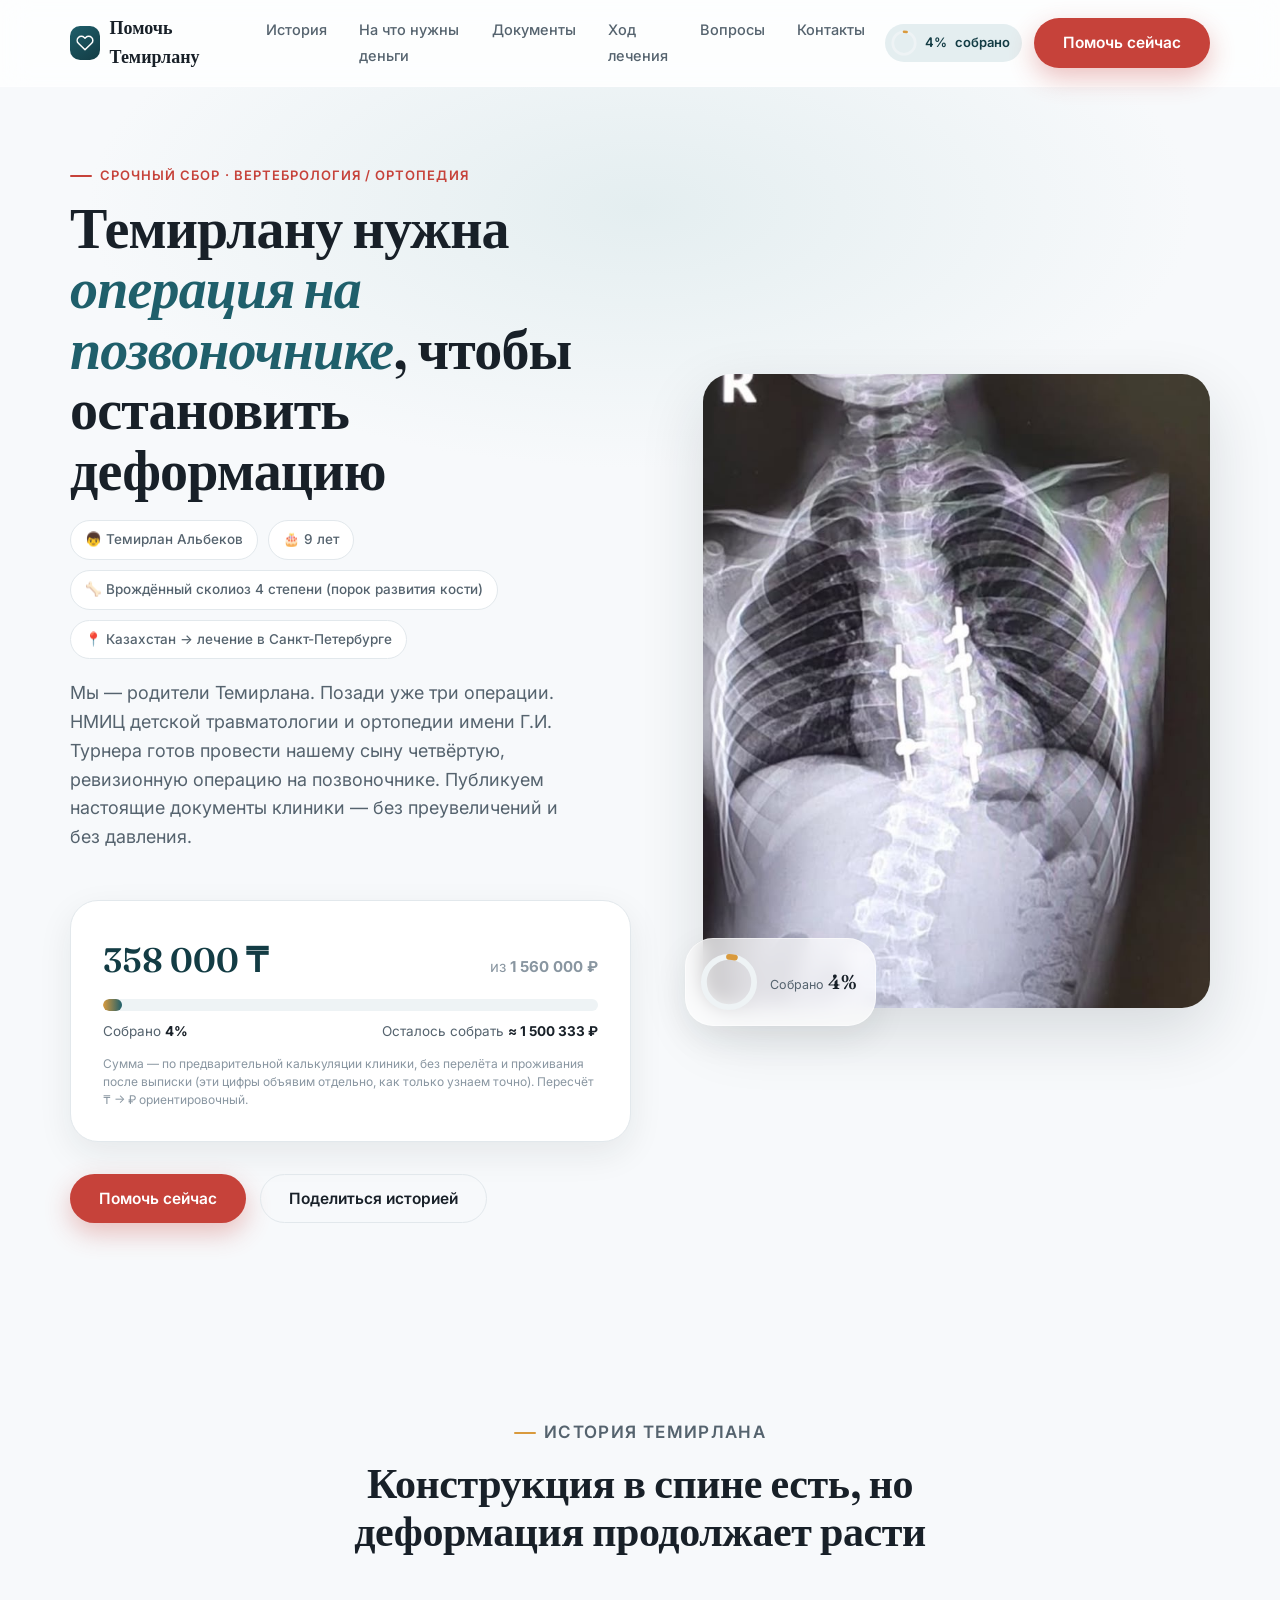
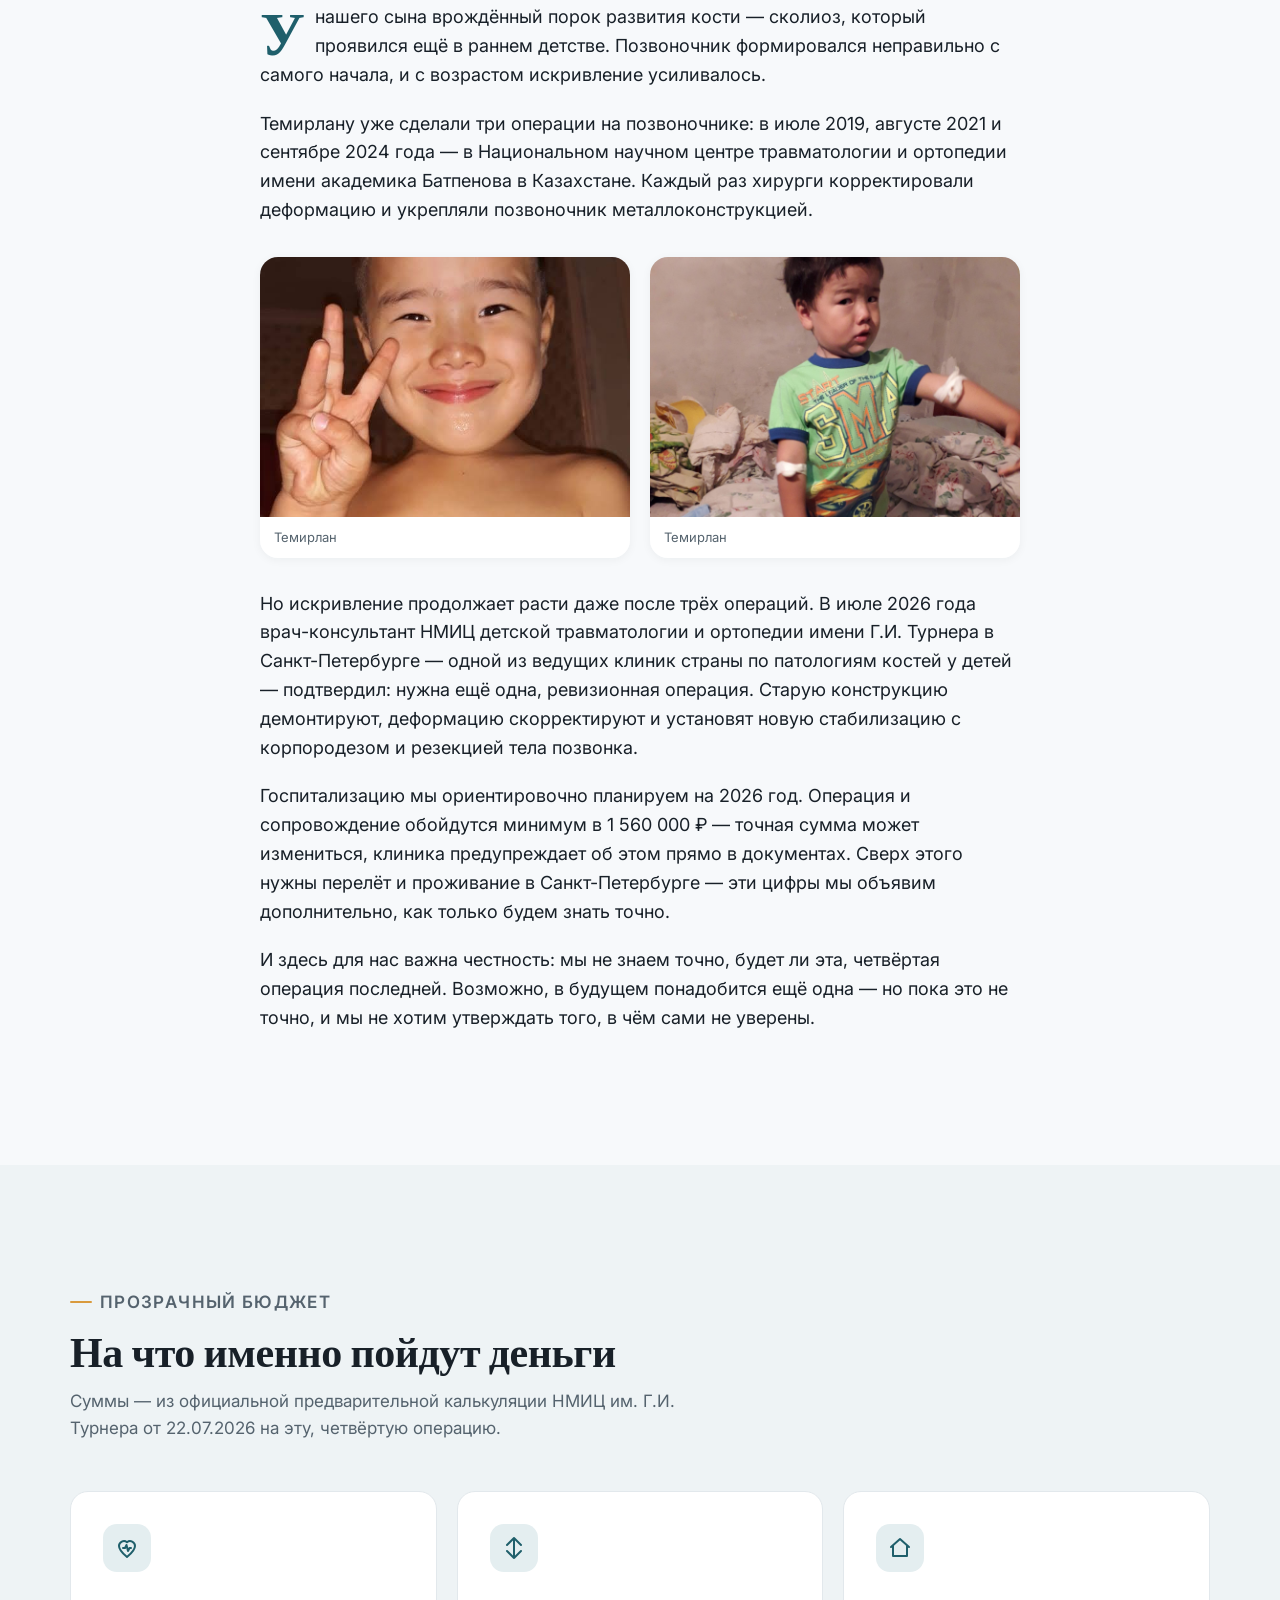
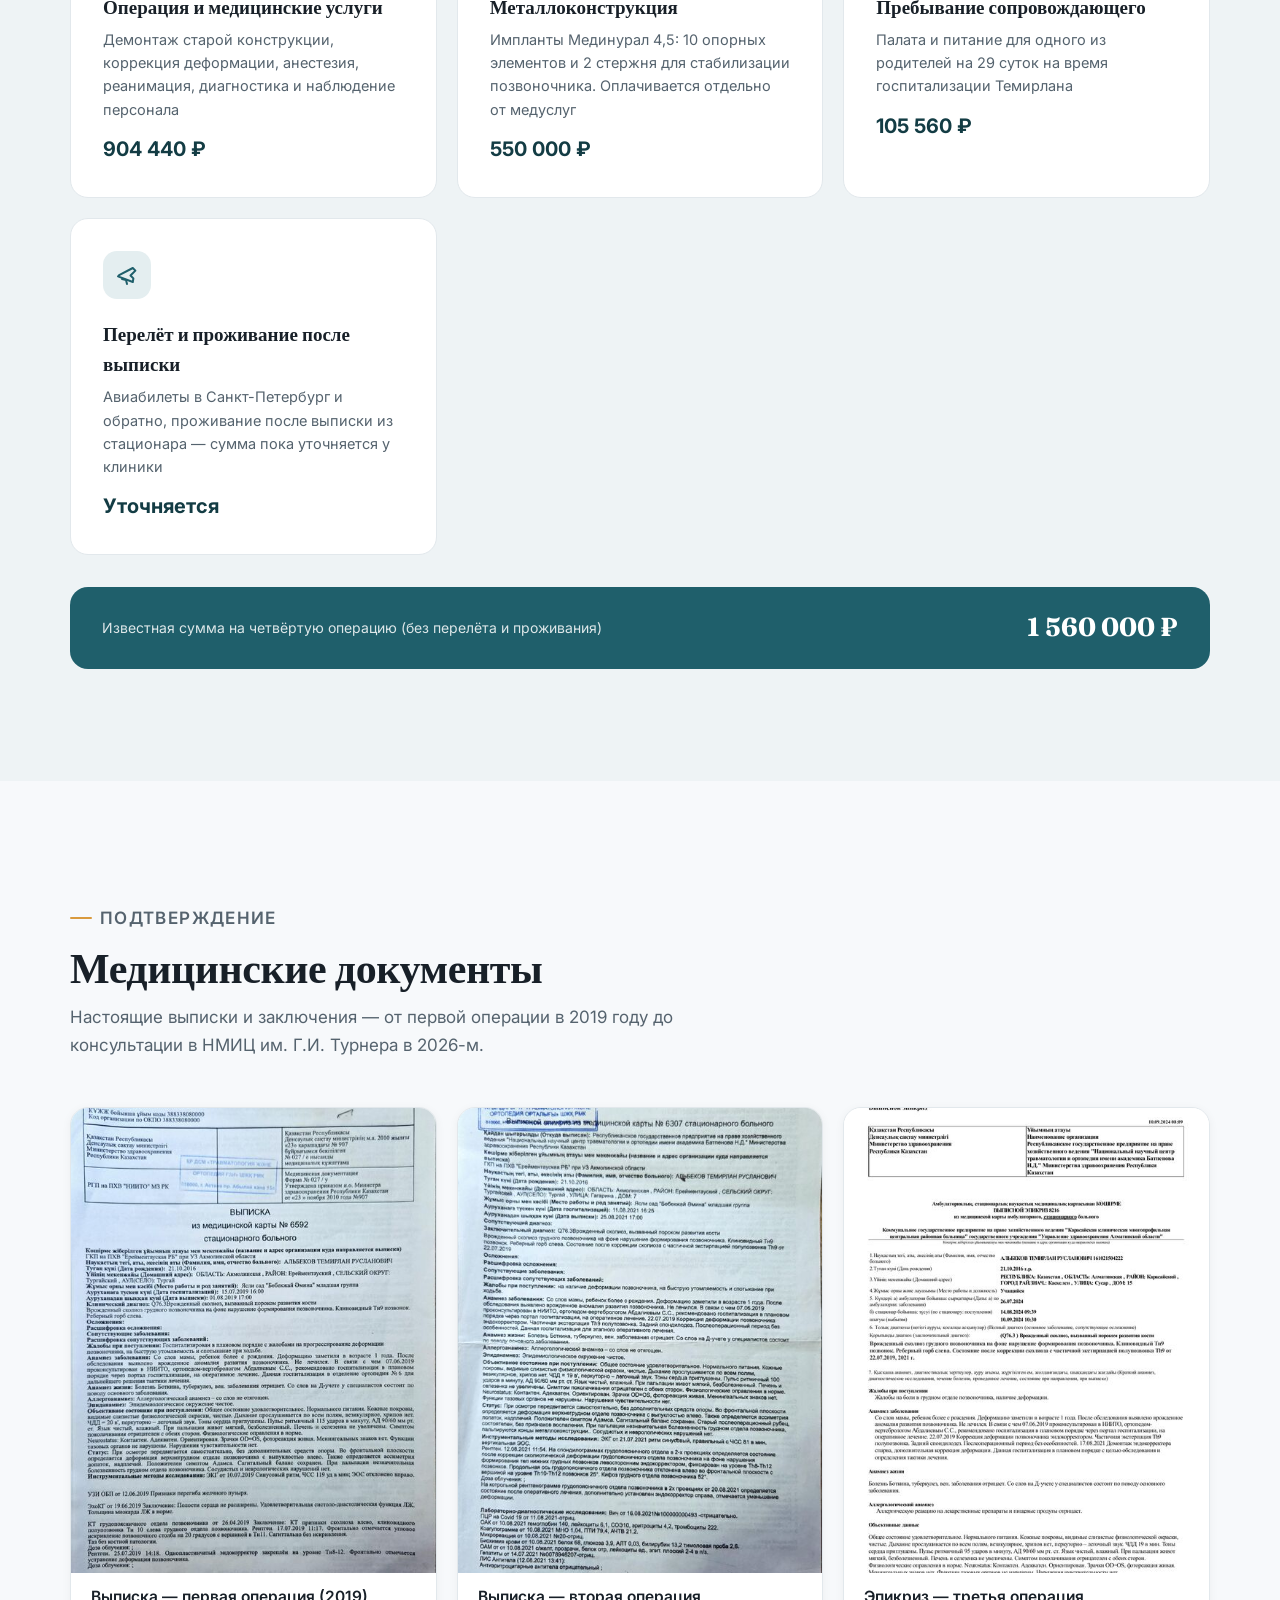
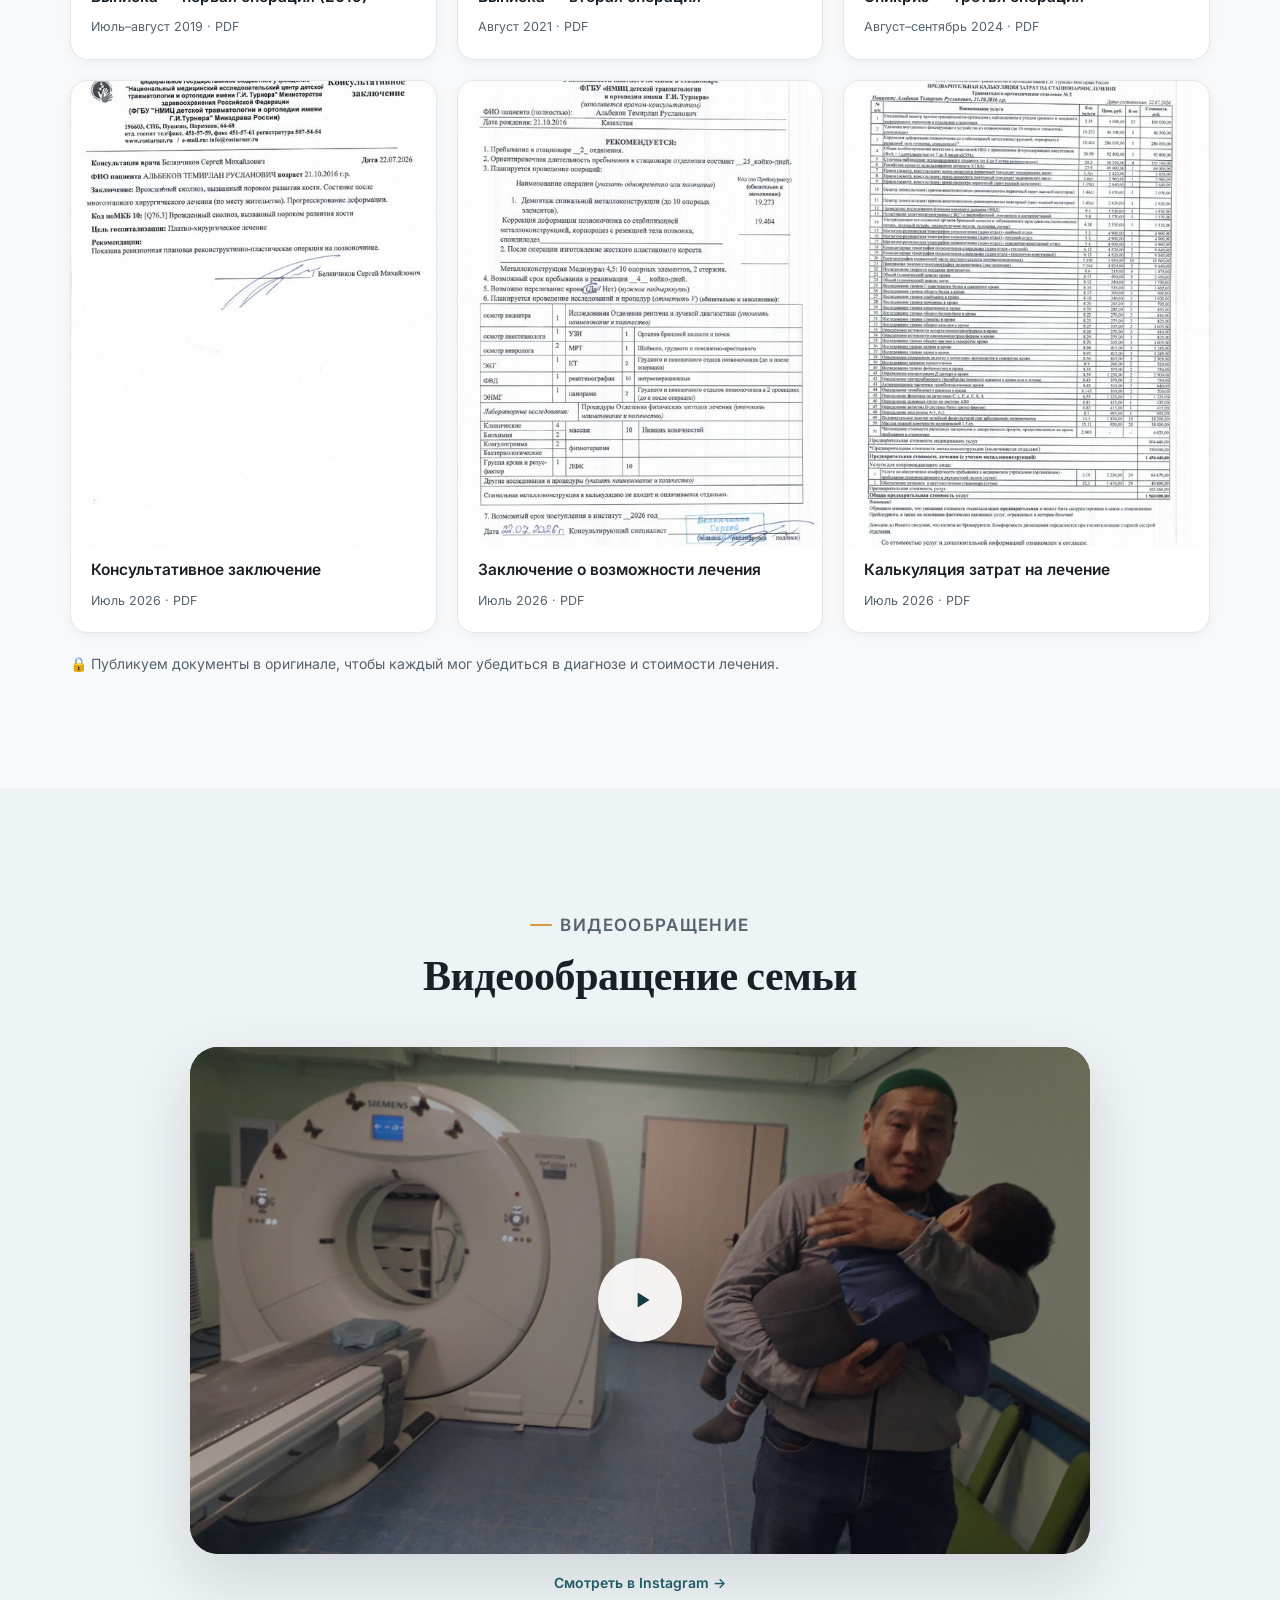
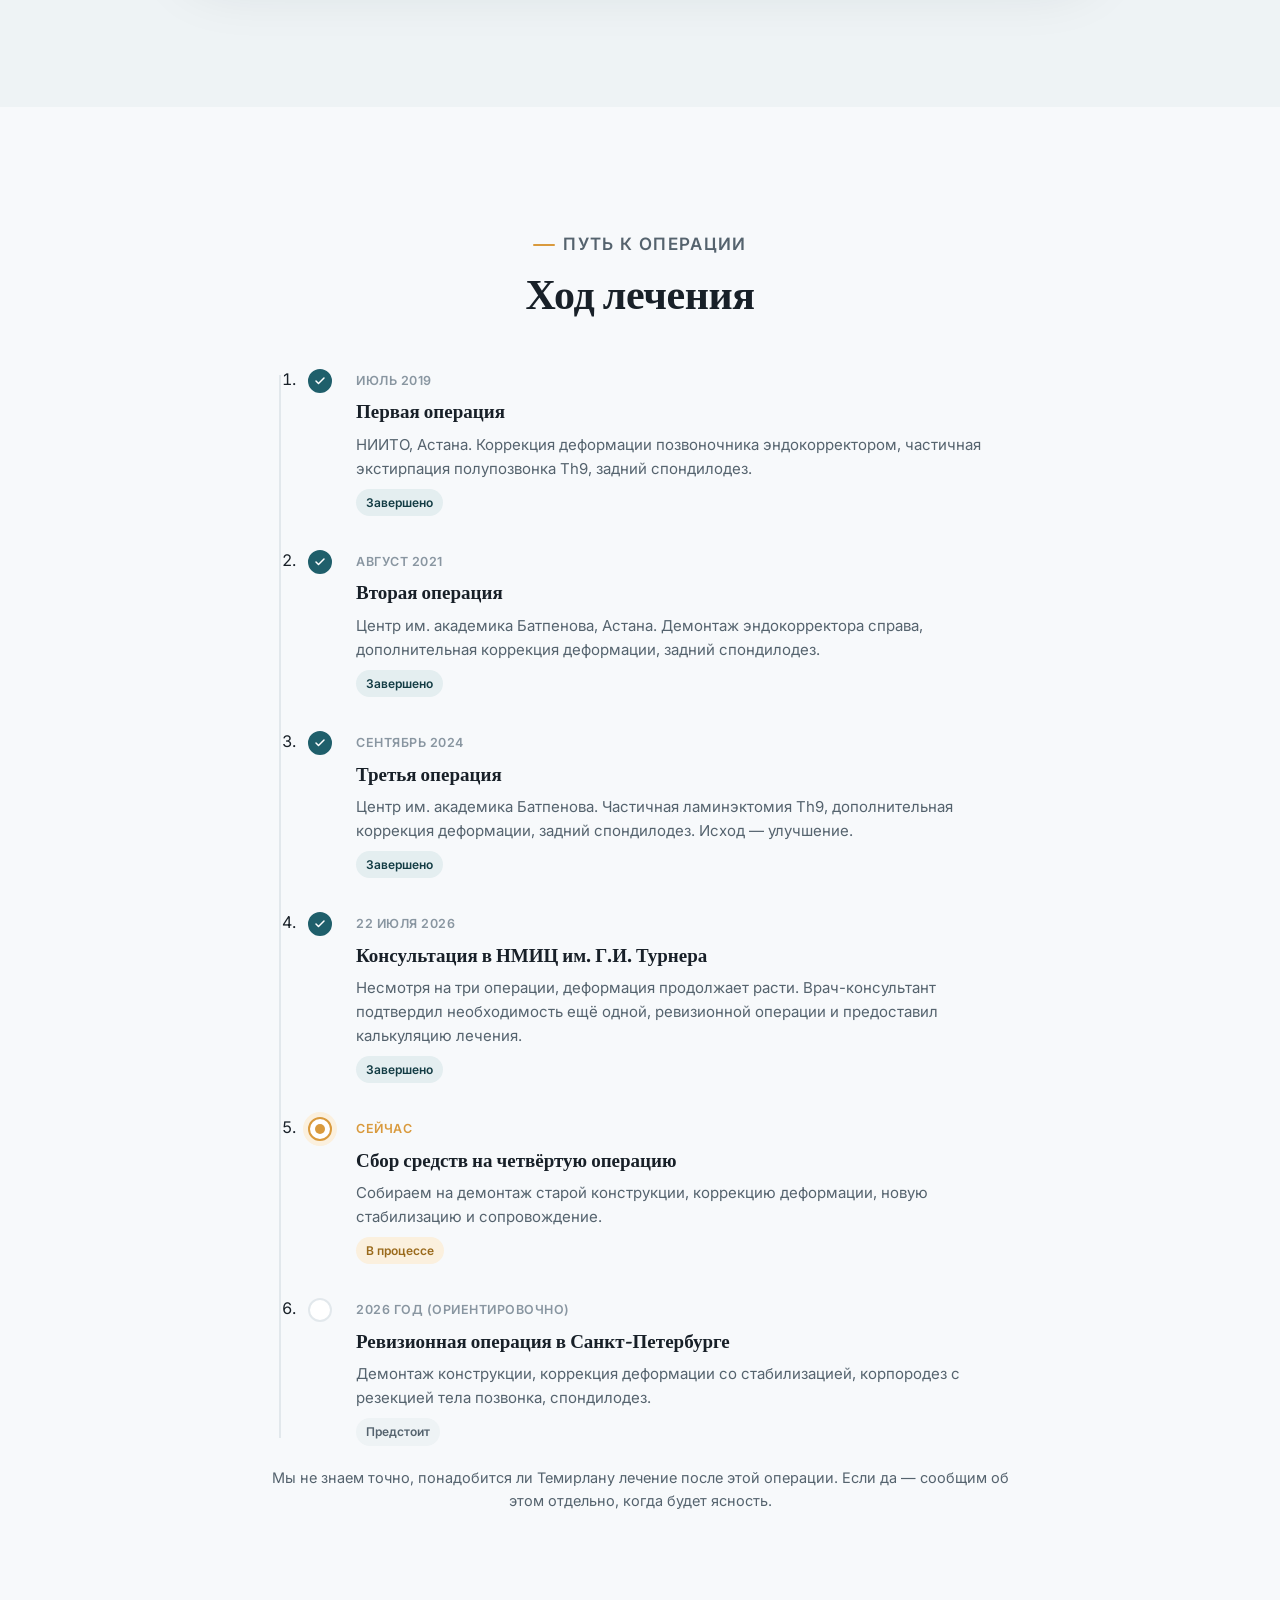
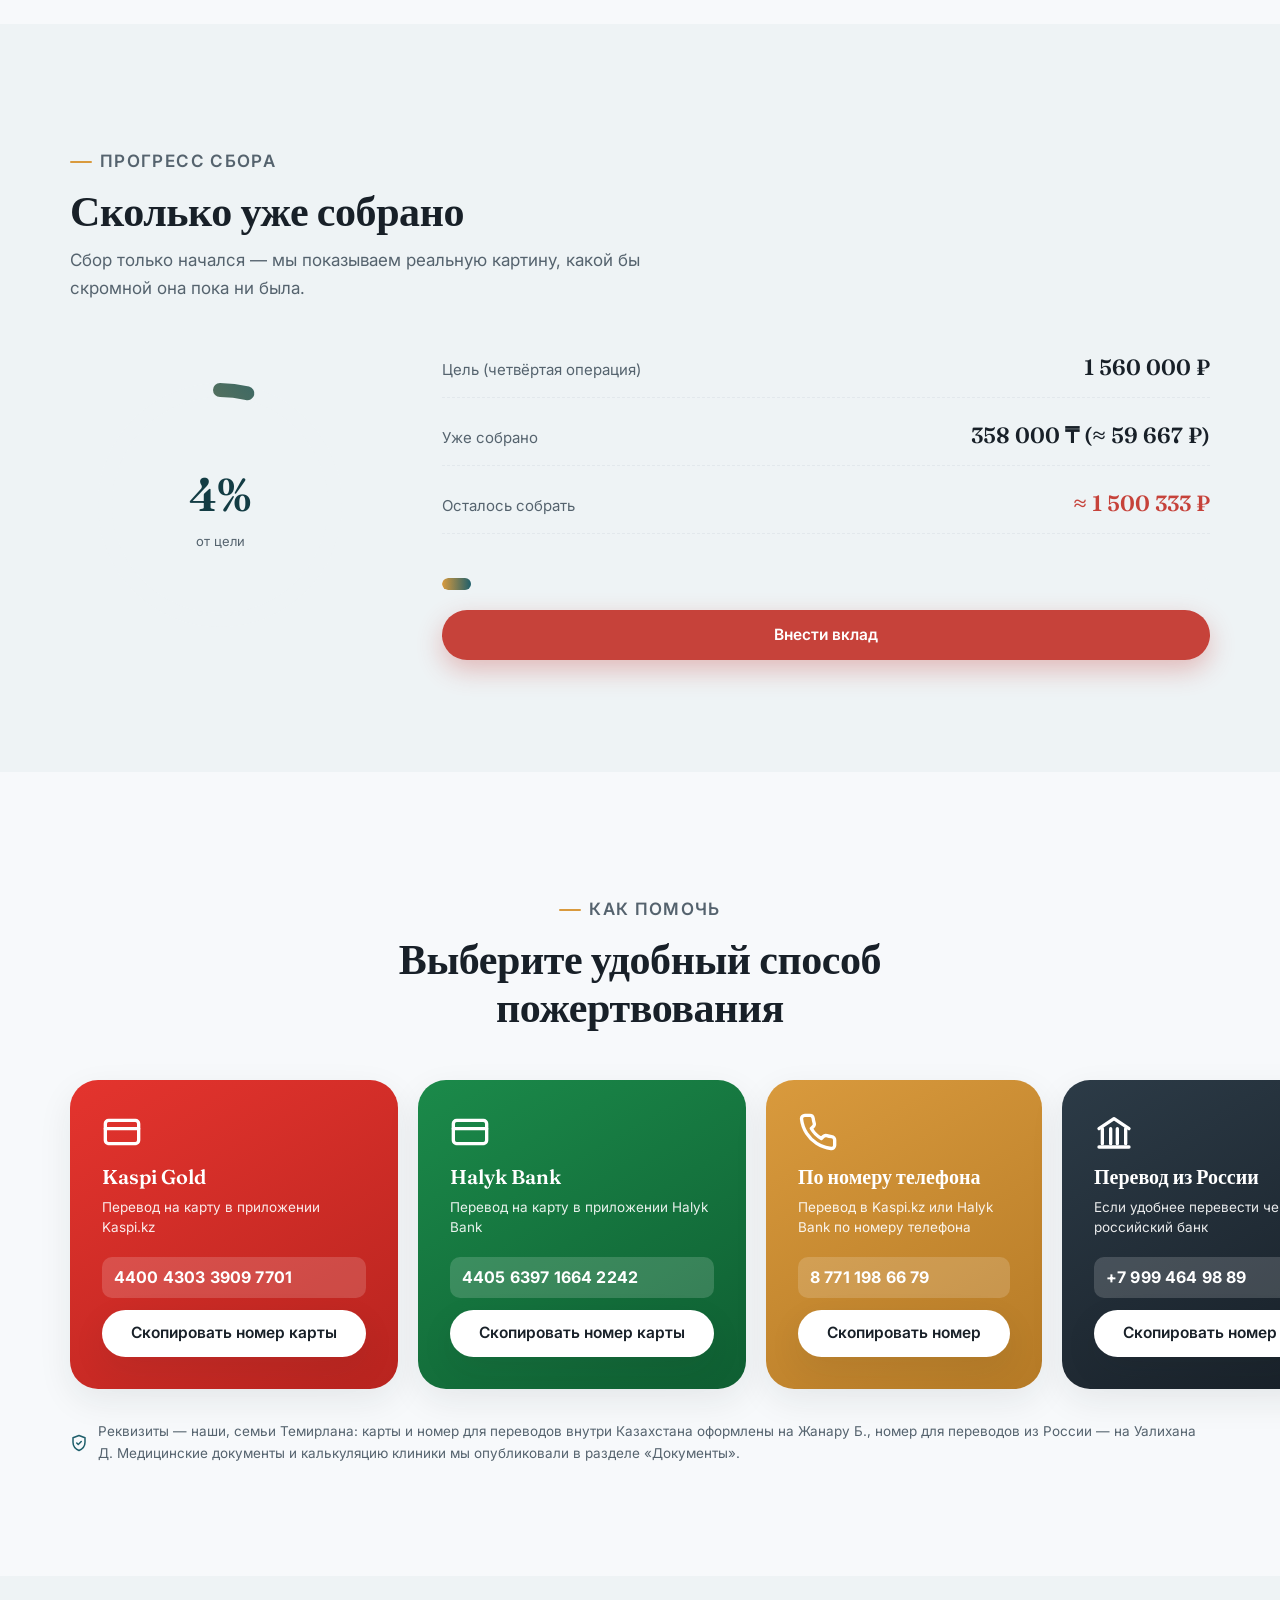
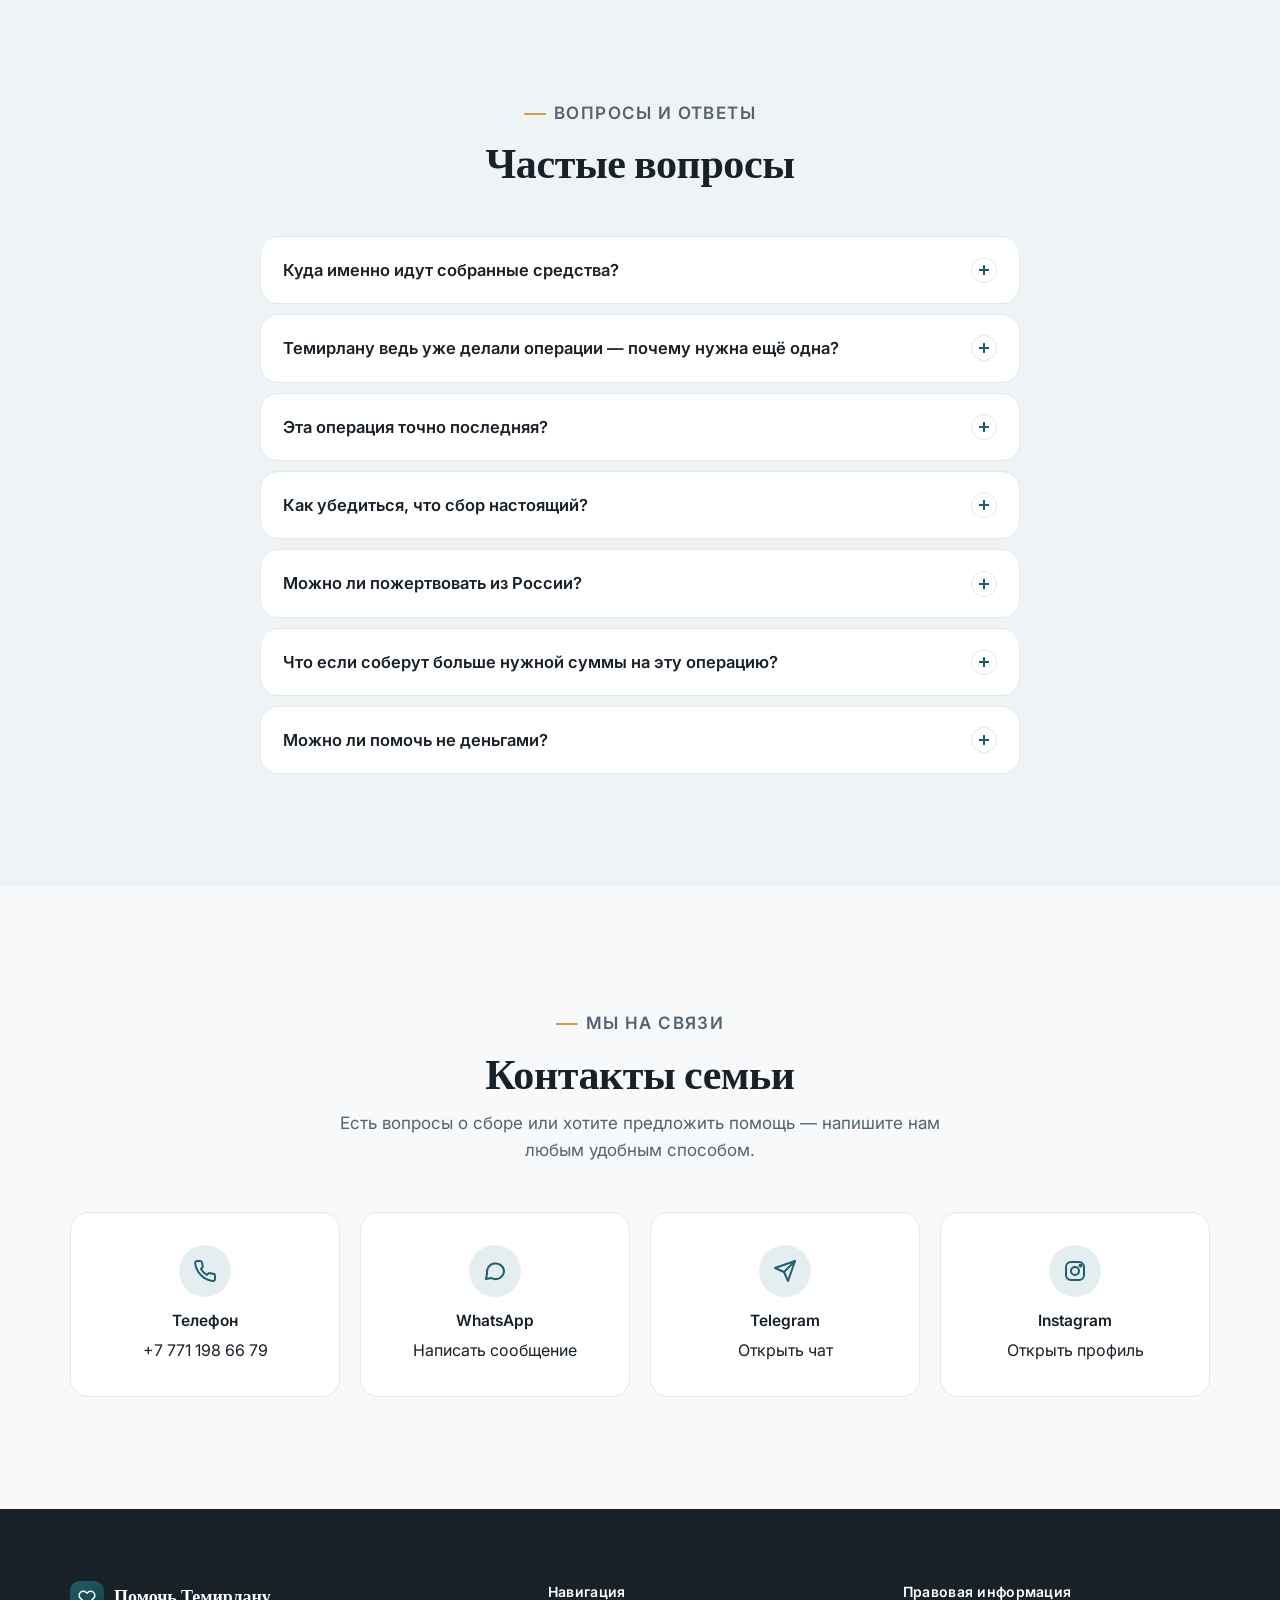
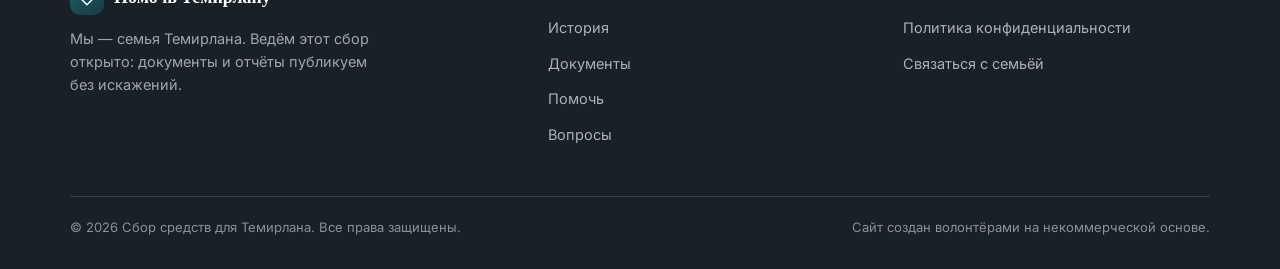
==== index.html @ debe0002 "Add files via upload" ====
<!DOCTYPE html>
<html lang="ru">
<head>
<meta charset="UTF-8">
<meta name="viewport" content="width=device-width, initial-scale=1, viewport-fit=cover">
<title>Помочь Темирлану — операция на позвоночнике | НМИЦ им. Г.И. Турнера</title>
<meta name="description" content="Темирлану 9 лет, врождённый сколиоз 4 степени. Позади уже три операции. Нужна четвёртая, ревизионная операция на позвоночнике в НМИЦ детской травматологии и ортопедии им. Г.И. Турнера (Санкт-Петербург). Собрано 358 000 ₸.">
<meta name="robots" content="index, follow">
<link rel="canonical" href="https://example.org/">

<!-- Favicon -->
<link rel="icon" href="assets/icons/favicon.svg" type="image/svg+xml">
<link rel="apple-touch-icon" href="assets/icons/favicon.svg">

<!-- Open Graph -->
<meta property="og:type" content="website">
<meta property="og:title" content="Помочь Темирлану — операция на позвоночнике">
<meta property="og:description" content="Темирлану 9 лет, врождённый сколиоз 4 степени (порок развития кости). Позади три операции, нужна четвёртая. Клиника им. Турнера в Санкт-Петербурге готова провести её. Собрано 358 000 ₸.">
<meta property="og:image" content="assets/images/og-cover.jpg">
<meta property="og:url" content="https://example.org/">
<meta property="og:locale" content="ru_RU">
<meta property="og:site_name" content="Помочь Темирлану">

<!-- Twitter Card -->
<meta name="twitter:card" content="summary_large_image">
<meta name="twitter:title" content="Помочь Темирлану — операция на позвоночнике">
<meta name="twitter:description" content="Врождённый сколиоз 4 степени. Позади уже три операции, нужна четвёртая — в клинике им. Турнера. Поделитесь, даже если не можете помочь деньгами.">
<meta name="twitter:image" content="assets/images/og-cover.jpg">

<!-- Performance -->
<link rel="preconnect" href="https://fonts.googleapis.com">
<link rel="preconnect" href="https://fonts.gstatic.com" crossorigin>
<link rel="preload" as="image" href="assets/images/hero-photo.jpg">
<link rel="stylesheet" href="https://fonts.googleapis.com/css2?family=Fraunces:opsz,wght@9..144,500;9..144,600;9..144,700&family=Inter:wght@400;500;600;700&display=swap">
<link rel="stylesheet" href="style.css">

<!-- Schema.org -->
<script type="application/ld+json">
{
  "@context": "https://schema.org",
  "@type": "DonateAction",
  "name": "Сбор средств на операцию для Темирлана Альбекова",
  "description": "Сбор средств на ревизионную операцию на позвоночнике для Темирлана, 9 лет, диагноз — врождённый сколиоз, вызванный пороком развития кости (Q76.3).",
  "agent": { "@type": "Person", "name": "Темирлан Альбеков" },
  "target": { "@type": "EntryPoint", "urlTemplate": "https://example.org/#donate" },
  "price": "1560000",
  "priceCurrency": "RUB"
}
</script>
<script type="application/ld+json">
{
  "@context": "https://schema.org",
  "@type": "MedicalCondition",
  "name": "Врождённый сколиоз, вызванный пороком развития кости",
  "code": { "@type": "MedicalCode", "code": "Q76.3", "codingSystem": "ICD-10" }
}
</script>
</head>
<body>
<a href="#main" class="skip-link">Перейти к основному содержанию</a>

<!-- ==================== ШАПКА ==================== -->
<header class="site-header">
  <div class="container header-inner">
    <a href="#hero" class="brand">
      <span class="brand-mark" aria-hidden="true">
        <svg viewBox="0 0 24 24" fill="none" stroke="#fff" stroke-width="2" stroke-linecap="round" stroke-linejoin="round"><path d="M20.8 4.6a5.5 5.5 0 0 0-7.8 0L12 5.6l-1-1a5.5 5.5 0 1 0-7.8 7.8l1 1L12 21l7.8-7.6 1-1a5.5 5.5 0 0 0 0-7.8z"/></svg>
      </span>
      Помочь Темирлану
    </a>

    <button class="nav-toggle" aria-expanded="false" aria-controls="main-nav" aria-label="Открыть меню">
      <span></span>
    </button>

    <nav class="main-nav" id="main-nav" aria-label="Основная навигация">
      <ul>
        <li><a href="#story">История</a></li>
        <li><a href="#expenses">На что нужны деньги</a></li>
        <li><a href="#documents">Документы</a></li>
        <li><a href="#timeline">Ход лечения</a></li>
        <li><a href="#faq">Вопросы</a></li>
        <li><a href="#contacts">Контакты</a></li>
      </ul>
    </nav>

    <div class="header-actions">
      <div class="header-progress-chip" aria-hidden="true">
        <svg class="hope-ring" viewBox="0 0 60 60"><circle class="track" cx="30" cy="30" r="26"/><circle class="fill" cx="30" cy="30" r="26" id="chipRing"/></svg>
        <span id="chipPercent">0%</span> собрано
      </div>
      <a href="#donate" class="btn btn-critical header-cta-desktop" data-open-donate>Помочь сейчас</a>
    </div>
  </div>
</header>

<main id="main">

  <!-- ==================== 1. HERO ==================== -->
  <section class="hero" id="hero" aria-labelledby="hero-title">
    <div class="container hero-grid">
      <div class="hero-copy">
        <p class="eyebrow">Срочный сбор · Вертебрология / ортопедия</p>
        <h1 class="hero-title" id="hero-title">
          Темирлану нужна <span class="accent">операция на позвоночнике</span>,
          чтобы остановить деформацию
        </h1>
        <div class="hero-meta">
          <span>👦 Темирлан Альбеков</span>
          <span>🎂 9 лет</span>
          <span>🦴 Врождённый сколиоз 4 степени (порок развития кости)</span>
          <span>📍 Казахстан → лечение в Санкт-Петербурге</span>
        </div>
        <p class="hero-desc">Мы — родители Темирлана. Позади уже три операции. НМИЦ детской травматологии и ортопедии имени Г.И. Турнера готов провести нашему сыну четвёртую, ревизионную операцию на позвоночнике. Публикуем настоящие документы клиники — без преувеличений и без давления.</p>

        <div class="progress-card" aria-label="Прогресс сбора средств">
          <div class="progress-sums">
            <span class="raised"><span id="heroRaised">358 000 ₸</span></span>
            <span class="goal">из <strong id="heroGoal">1 560 000 ₽</strong></span>
          </div>
          <div class="progress-track">
            <div class="progress-fill" id="heroProgressFill" role="progressbar" aria-valuemin="0" aria-valuemax="100" aria-valuenow="0" aria-label="Собрано меньше 1% от цели"></div>
          </div>
          <div class="progress-foot">
            <span>Собрано <strong id="heroPercent">0%</strong></span>
            <span>Осталось собрать <strong id="heroRemaining">≈ 1 560 000 ₽</strong></span>
          </div>
          <p class="progress-note">Сумма — по предварительной калькуляции клиники, без перелёта и проживания после выписки (эти цифры объявим отдельно, как только узнаем точно). Пересчёт ₸ → ₽ ориентировочный.</p>
        </div>

        <div class="hero-ctas">
          <button class="btn btn-critical" data-open-donate>Помочь сейчас</button>
          <button class="btn btn-ghost" id="shareBtn">Поделиться историей</button>
        </div>
      </div>

      <div class="hero-visual reveal">
        <div class="hero-photo-frame">
          <img src="assets/images/hero-photo.jpg" alt="Темирлан" width="1200" height="1500">
        </div>
        <div class="hero-ring-badge" aria-hidden="true">
          <svg class="hope-ring" viewBox="0 0 60 60"><circle class="track" cx="30" cy="30" r="26"/><circle class="fill" cx="30" cy="30" r="26" id="heroRing"/></svg>
          <div>
            <span class="label">Собрано</span>
            <span class="value" id="heroRingPercent">0%</span>
          </div>
        </div>
      </div>
    </div>
  </section>

  <!-- ==================== 2. ИСТОРИЯ ==================== -->
  <section class="section" id="story" aria-labelledby="story-title">
    <div class="container">
      <div class="section-head center reveal">
        <p class="eyebrow center" style="justify-content:center">История Темирлана</p>
        <h2 id="story-title">Конструкция в спине есть, но деформация продолжает расти</h2>
      </div>

      <div class="story-body reveal">
        <p>У нашего сына врождённый порок развития кости — сколиоз, который проявился ещё в раннем детстве. Позвоночник формировался неправильно с самого начала, и с возрастом искривление усиливалось.</p>

        <p>Темирлану уже сделали три операции на позвоночнике: в июле 2019, августе 2021 и сентябре 2024 года — в Национальном научном центре травматологии и ортопедии имени академика Батпенова в Казахстане. Каждый раз хирурги корректировали деформацию и укрепляли позвоночник металлоконструкцией.</p>

        <div class="story-photos">
          <figure>
            <img src="assets/images/story-1.jpg" alt="Темирлан" loading="lazy" width="900" height="700">
            <figcaption>Темирлан</figcaption>
          </figure>
          <figure>
            <img src="assets/images/story-2.jpg" alt="Темирлан" loading="lazy" width="900" height="700">
            <figcaption>Темирлан</figcaption>
          </figure>
        </div>

        <p>Но искривление продолжает расти даже после трёх операций. В июле 2026 года врач-консультант НМИЦ детской травматологии и ортопедии имени Г.И. Турнера в Санкт-Петербурге — одной из ведущих клиник страны по патологиям костей у детей — подтвердил: нужна ещё одна, ревизионная операция. Старую конструкцию демонтируют, деформацию скорректируют и установят новую стабилизацию с корпородезом и резекцией тела позвонка.</p>

        <p>Госпитализацию мы ориентировочно планируем на 2026 год. Операция и сопровождение обойдутся минимум в 1 560 000 ₽ — точная сумма может измениться, клиника предупреждает об этом прямо в документах. Сверх этого нужны перелёт и проживание в Санкт-Петербурге — эти цифры мы объявим дополнительно, как только будем знать точно.</p>

        <p>И здесь для нас важна честность: мы не знаем точно, будет ли эта, четвёртая операция последней. Возможно, в будущем понадобится ещё одна — но пока это не точно, и мы не хотим утверждать того, в чём сами не уверены.</p>
      </div>
    </div>
  </section>

  <!-- ==================== 3. НА ЧТО НУЖНЫ ДЕНЬГИ ==================== -->
  <section class="section section-alt" id="expenses" aria-labelledby="expenses-title">
    <div class="container">
      <div class="section-head reveal">
        <p class="eyebrow">Прозрачный бюджет</p>
        <h2 id="expenses-title">На что именно пойдут деньги</h2>
        <p>Суммы — из официальной предварительной калькуляции НМИЦ им. Г.И. Турнера от 22.07.2026 на эту, четвёртую операцию.</p>
      </div>

      <div class="expense-grid reveal-stagger">
        <article class="expense-card">
          <div class="expense-icon"><svg viewBox="0 0 24 24" fill="none" stroke-width="2" stroke-linecap="round" stroke-linejoin="round"><path d="M12 21c-4-3.4-8-6.6-8-11a4.9 4.9 0 0 1 8-3.8A4.9 4.9 0 0 1 20 10c0 4.4-4 7.6-8 11z"/><path d="M8 12h2l1.5-3L13 15l1.5-3H16"/></svg></div>
          <h3>Операция и медицинские услуги</h3>
          <p>Демонтаж старой конструкции, коррекция деформации, анестезия, реанимация, диагностика и наблюдение персонала</p>
          <div class="expense-amount">904 440 ₽</div>
        </article>

        <article class="expense-card">
          <div class="expense-icon"><svg viewBox="0 0 24 24" fill="none" stroke-width="2" stroke-linecap="round" stroke-linejoin="round"><path d="M12 2v20M5 9l7-7 7 7M5 15l7 7 7-7"/></svg></div>
          <h3>Металлоконструкция</h3>
          <p>Импланты Мединурал 4,5: 10 опорных элементов и 2 стержня для стабилизации позвоночника. Оплачивается отдельно от медуслуг</p>
          <div class="expense-amount">550 000 ₽</div>
        </article>

        <article class="expense-card">
          <div class="expense-icon"><svg viewBox="0 0 24 24" fill="none" stroke-width="2" stroke-linecap="round" stroke-linejoin="round"><path d="M3 11l9-8 9 8"/><path d="M5 10v10h14V10"/></svg></div>
          <h3>Пребывание сопровождающего</h3>
          <p>Палата и питание для одного из родителей на 29 суток на время госпитализации Темирлана</p>
          <div class="expense-amount">105 560 ₽</div>
        </article>

        <article class="expense-card">
          <div class="expense-icon"><svg viewBox="0 0 24 24" fill="none" stroke-width="2" stroke-linecap="round" stroke-linejoin="round"><path d="M17.8 19 3 13.4l1.6-1.6L17.8 5l2.6 2.6-4.9 4.9 2.9 2.9z"/><path d="M12 21l-1-4-4-1"/></svg></div>
          <h3>Перелёт и проживание после выписки</h3>
          <p>Авиабилеты в Санкт-Петербург и обратно, проживание после выписки из стационара — сумма пока уточняется у клиники</p>
          <div class="expense-amount">Уточняется</div>
        </article>
      </div>

      <div class="expense-total reveal">
        <span>Известная сумма на четвёртую операцию (без перелёта и проживания)</span>
        <strong>1 560 000 ₽</strong>
      </div>
    </div>
  </section>

  <!-- ==================== 4. ДОКУМЕНТЫ ==================== -->
  <section class="section" id="documents" aria-labelledby="documents-title">
    <div class="container">
      <div class="section-head reveal">
        <p class="eyebrow">Подтверждение</p>
        <h2 id="documents-title">Медицинские документы</h2>
        <p>Настоящие выписки и заключения — от первой операции в 2019 году до консультации в НМИЦ им. Г.И. Турнера в 2026-м.</p>
      </div>

      <div class="doc-grid reveal-stagger">
        <a class="doc-card" href="assets/documents/vypiska-2019.pdf" target="_blank" rel="noopener">
          <div class="doc-thumb"><img src="assets/documents/thumb-2019.jpg" alt="Миниатюра: выписка, первая операция, 2019" loading="lazy" width="500" height="650"></div>
          <div class="doc-info">
            <h3>Выписка — первая операция (2019)</h3>
            <span>Июль–август 2019 · PDF</span>
          </div>
        </a>
        <a class="doc-card" href="assets/documents/vypiska-2021.pdf" target="_blank" rel="noopener">
          <div class="doc-thumb"><img src="assets/documents/thumb-2021.jpg" alt="Миниатюра: выписка, вторая операция, 2021" loading="lazy" width="500" height="650"></div>
          <div class="doc-info">
            <h3>Выписка — вторая операция</h3>
            <span>Август 2021 · PDF</span>
          </div>
        </a>
        <a class="doc-card" href="assets/documents/vypiska-2024.pdf" target="_blank" rel="noopener">
          <div class="doc-thumb"><img src="assets/documents/thumb-2024.jpg" alt="Миниатюра: выписной эпикриз, третья операция, 2024" loading="lazy" width="500" height="650"></div>
          <div class="doc-info">
            <h3>Эпикриз — третья операция</h3>
            <span>Август–сентябрь 2024 · PDF</span>
          </div>
        </a>
        <a class="doc-card" href="assets/documents/consultation.pdf" target="_blank" rel="noopener">
          <div class="doc-thumb"><img src="assets/documents/thumb-consultation.jpg" alt="Миниатюра: консультативное заключение о диагнозе" loading="lazy" width="500" height="650"></div>
          <div class="doc-info">
            <h3>Консультативное заключение</h3>
            <span>Июль 2026 · PDF</span>
          </div>
        </a>
        <a class="doc-card" href="assets/documents/calculation.pdf" target="_blank" rel="noopener">
          <div class="doc-thumb"><img src="assets/documents/thumb-conclusion.jpg" alt="Миниатюра: заключение о возможности платного лечения" loading="lazy" width="500" height="650"></div>
          <div class="doc-info">
            <h3>Заключение о возможности лечения</h3>
            <span>Июль 2026 · PDF</span>
          </div>
        </a>
        <a class="doc-card" href="assets/documents/calculation.pdf#page=2" target="_blank" rel="noopener">
          <div class="doc-thumb"><img src="assets/documents/thumb-calculation.jpg" alt="Миниатюра: предварительная калькуляция затрат на лечение" loading="lazy" width="500" height="650"></div>
          <div class="doc-info">
            <h3>Калькуляция затрат на лечение</h3>
            <span>Июль 2026 · PDF</span>
          </div>
        </a>
      </div>
      <p class="doc-note reveal">🔒 Публикуем документы в оригинале, чтобы каждый мог убедиться в диагнозе и стоимости лечения.</p>
    </div>
  </section>

  <!-- ==================== 5. ВИДЕО ==================== -->
  <section class="section section-alt" id="video" aria-labelledby="video-title">
    <div class="container">
      <div class="section-head center reveal">
        <p class="eyebrow center" style="justify-content:center">Видеообращение</p>
        <h2 id="video-title">Видеообращение семьи</h2>
      </div>

      <div class="video-wrap reveal" id="videoWrap">
        <img src="assets/images/video-poster.jpg" alt="Видеообращение семьи Темирлана" loading="lazy">
        <button class="video-play" id="videoPlayBtn" aria-label="Воспроизвести видео">
          <span class="circle"><svg viewBox="0 0 24 24"><path d="M8 5v14l11-7z"/></svg></span>
        </button>
      </div>
      <p class="center" style="margin-top:16px;">
        <a href="https://www.instagram.com/reel/DbStuQwossX/?igsh=MW95cjV6Y2lsbXh2cw==" target="_blank" rel="noopener" style="color:var(--color-primary); font-weight:600; font-size:14px;">Смотреть в Instagram →</a>
      </p>
    </div>
  </section>

  <!-- ==================== 6. ХОД ЛЕЧЕНИЯ ==================== -->
  <section class="section" id="timeline" aria-labelledby="timeline-title">
    <div class="container">
      <div class="section-head center reveal">
        <p class="eyebrow center" style="justify-content:center">Путь к операции</p>
        <h2 id="timeline-title">Ход лечения</h2>
      </div>

      <ol class="timeline reveal">
        <li class="timeline-item is-done">
          <span class="timeline-dot"><svg viewBox="0 0 24 24" fill="none" stroke="currentColor" stroke-width="3" stroke-linecap="round" stroke-linejoin="round"><path d="M20 6 9 17l-5-5"/></svg></span>
          <span class="timeline-date">Июль 2019</span>
          <h3>Первая операция</h3>
          <p>НИИТО, Астана. Коррекция деформации позвоночника эндокорректором, частичная экстирпация полупозвонка Th9, задний спондилодез.</p>
          <span class="timeline-status">Завершено</span>
        </li>
        <li class="timeline-item is-done">
          <span class="timeline-dot"><svg viewBox="0 0 24 24" fill="none" stroke="currentColor" stroke-width="3" stroke-linecap="round" stroke-linejoin="round"><path d="M20 6 9 17l-5-5"/></svg></span>
          <span class="timeline-date">Август 2021</span>
          <h3>Вторая операция</h3>
          <p>Центр им. академика Батпенова, Астана. Демонтаж эндокорректора справа, дополнительная коррекция деформации, задний спондилодез.</p>
          <span class="timeline-status">Завершено</span>
        </li>
        <li class="timeline-item is-done">
          <span class="timeline-dot"><svg viewBox="0 0 24 24" fill="none" stroke="currentColor" stroke-width="3" stroke-linecap="round" stroke-linejoin="round"><path d="M20 6 9 17l-5-5"/></svg></span>
          <span class="timeline-date">Сентябрь 2024</span>
          <h3>Третья операция</h3>
          <p>Центр им. академика Батпенова. Частичная ламинэктомия Th9, дополнительная коррекция деформации, задний спондилодез. Исход — улучшение.</p>
          <span class="timeline-status">Завершено</span>
        </li>
        <li class="timeline-item is-done">
          <span class="timeline-dot"><svg viewBox="0 0 24 24" fill="none" stroke="currentColor" stroke-width="3" stroke-linecap="round" stroke-linejoin="round"><path d="M20 6 9 17l-5-5"/></svg></span>
          <span class="timeline-date">22 июля 2026</span>
          <h3>Консультация в НМИЦ им. Г.И. Турнера</h3>
          <p>Несмотря на три операции, деформация продолжает расти. Врач-консультант подтвердил необходимость ещё одной, ревизионной операции и предоставил калькуляцию лечения.</p>
          <span class="timeline-status">Завершено</span>
        </li>
        <li class="timeline-item is-current">
          <span class="timeline-dot"></span>
          <span class="timeline-date">Сейчас</span>
          <h3>Сбор средств на четвёртую операцию</h3>
          <p>Собираем на демонтаж старой конструкции, коррекцию деформации, новую стабилизацию и сопровождение.</p>
          <span class="timeline-status">В процессе</span>
        </li>
        <li class="timeline-item">
          <span class="timeline-dot"></span>
          <span class="timeline-date">2026 год (ориентировочно)</span>
          <h3>Ревизионная операция в Санкт-Петербурге</h3>
          <p>Демонтаж конструкции, коррекция деформации со стабилизацией, корпородез с резекцией тела позвонка, спондилодез.</p>
          <span class="timeline-status">Предстоит</span>
        </li>
      </ol>
      <p class="reveal" style="max-width:760px; margin:var(--space-3) auto 0; text-align:center; color:var(--color-ink-soft); font-size:14.5px;">Мы не знаем точно, понадобится ли Темирлану лечение после этой операции. Если да — сообщим об этом отдельно, когда будет ясность.</p>
    </div>
  </section>

  <!-- ==================== 7. ПРОГРЕСС СБОРА ==================== -->
  <section class="section section-alt" id="progress" aria-labelledby="progress-title">
    <div class="container">
      <div class="section-head reveal">
        <p class="eyebrow">Прогресс сбора</p>
        <h2 id="progress-title">Сколько уже собрано</h2>
        <p>Сбор только начался — мы показываем реальную картину, какой бы скромной она пока ни была.</p>
      </div>

      <div class="progress-detail reveal">
        <div class="ring-wrap">
          <div class="big-ring">
            <svg viewBox="0 0 260 260" role="img" aria-label="Собрано менее одного процента от цели сбора">
              <defs>
                <linearGradient id="ringGradient" x1="0" y1="0" x2="1" y2="1">
                  <stop offset="0%" stop-color="#D99A3D"/>
                  <stop offset="100%" stop-color="#1F5F6B"/>
                </linearGradient>
              </defs>
              <circle class="track" cx="130" cy="130" r="115"/>
              <circle class="fill" cx="130" cy="130" r="115" id="bigRing"/>
            </svg>
            <div class="ring-center">
              <span class="ring-percent" id="bigRingPercent">0%</span>
              <span class="ring-label">от цели</span>
            </div>
          </div>
        </div>

        <div class="progress-stats">
          <div class="stat-row">
            <span class="stat-label">Цель (четвёртая операция)</span>
            <span class="stat-value">1 560 000 ₽</span>
          </div>
          <div class="stat-row">
            <span class="stat-label">Уже собрано</span>
            <span class="stat-value" id="statsRaised">358 000 ₸</span>
          </div>
          <div class="stat-row remaining">
            <span class="stat-label">Осталось собрать</span>
            <span class="stat-value" id="statsRemaining">≈ 1 560 000 ₽</span>
          </div>
          <div class="progress-detail-bar">
            <div class="progress-track">
              <div class="progress-fill" id="detailProgressFill"></div>
            </div>
          </div>
          <button class="btn btn-critical btn-block" data-open-donate>Внести вклад</button>
        </div>
      </div>
    </div>
  </section>

  <!-- ==================== 8. ПОЖЕРТВОВАНИЯ ==================== -->
  <section class="section" id="donate" aria-labelledby="donate-title">
    <div class="container">
      <div class="section-head center reveal">
        <p class="eyebrow center" style="justify-content:center">Как помочь</p>
        <h2 id="donate-title">Выберите удобный способ пожертвования</h2>
      </div>

      <div class="donate-grid reveal-stagger">
        <article class="donate-card kaspi">
          <span class="donate-icon"><svg viewBox="0 0 24 24" fill="none" stroke="#fff" stroke-width="2" stroke-linecap="round" stroke-linejoin="round"><rect x="2" y="5" width="20" height="14" rx="2"/><path d="M2 10h20"/></svg></span>
          <h3>Kaspi Gold</h3>
          <p>Перевод на карту в приложении Kaspi.kz</p>
          <div class="req-value" id="kaspiReqValue">4400 4303 3909 7701</div>
          <button class="btn btn-light" id="kaspiCopyBtn" data-copy="4400430339097701">Скопировать номер карты</button>
        </article>

        <article class="donate-card halyk">
          <span class="donate-icon"><svg viewBox="0 0 24 24" fill="none" stroke="#fff" stroke-width="2" stroke-linecap="round" stroke-linejoin="round"><rect x="2" y="5" width="20" height="14" rx="2"/><path d="M2 10h20"/></svg></span>
          <h3>Halyk Bank</h3>
          <p>Перевод на карту в приложении Halyk Bank</p>
          <div class="req-value" id="halykReqValue">4405 6397 1664 2242</div>
          <button class="btn btn-light" id="halykCopyBtn" data-copy="4405639716642242">Скопировать номер карты</button>
        </article>

        <article class="donate-card phone">
          <span class="donate-icon"><svg viewBox="0 0 24 24" fill="none" stroke="#fff" stroke-width="2" stroke-linecap="round" stroke-linejoin="round"><path d="M22 16.9v3a2 2 0 0 1-2.2 2 19.8 19.8 0 0 1-8.6-3.1 19.5 19.5 0 0 1-6-6 19.8 19.8 0 0 1-3.1-8.7A2 2 0 0 1 4.1 2h3a2 2 0 0 1 2 1.7c.1 1 .3 2 .6 2.9a2 2 0 0 1-.5 2.1L8 9.9a16 16 0 0 0 6 6l1.2-1.2a2 2 0 0 1 2.1-.5c.9.3 1.9.5 2.9.6a2 2 0 0 1 1.8 2.1z"/></svg></span>
          <h3>По номеру телефона</h3>
          <p>Перевод в Kaspi.kz или Halyk Bank по номеру телефона</p>
          <div class="req-value" id="phoneTransferReqValue">8 771 198 66 79</div>
          <button class="btn btn-light" id="phoneTransferCopyBtn" data-copy="87711986679">Скопировать номер</button>
        </article>

        <article class="donate-card bank">
          <span class="donate-icon"><svg viewBox="0 0 24 24" fill="none" stroke="#fff" stroke-width="2" stroke-linecap="round" stroke-linejoin="round"><path d="M3 10l9-6 9 6"/><path d="M5 10v9M10 10v9M14 10v9M19 10v9"/><path d="M3 21h18"/></svg></span>
          <h3>Перевод из России</h3>
          <p>Если удобнее перевести через российский банк</p>
          <div class="req-value" id="rfReqValue">+7 999 464 98 89</div>
          <button class="btn btn-light" id="rfCopyBtn" data-copy="+79994649889">Скопировать номер</button>
        </article>
      </div>

      <p class="donate-trust reveal">
        <svg viewBox="0 0 24 24" fill="none" stroke-width="2" stroke-linecap="round" stroke-linejoin="round"><path d="M12 2 4 5v6c0 5 3.4 9 8 11 4.6-2 8-6 8-11V5z"/><path d="m9 12 2 2 4-4"/></svg>
        Реквизиты — наши, семьи Темирлана: карты и номер для переводов внутри Казахстана оформлены на Жанару Б., номер для переводов из России — на Уалихана Д. Медицинские документы и калькуляцию клиники мы опубликовали в разделе «Документы».
      </p>
    </div>
  </section>

  <!-- ==================== 9. FAQ ==================== -->
  <section class="section section-alt" id="faq" aria-labelledby="faq-title">
    <div class="container">
      <div class="section-head center reveal">
        <p class="eyebrow center" style="justify-content:center">Вопросы и ответы</p>
        <h2 id="faq-title">Частые вопросы</h2>
      </div>

      <div class="faq-list reveal" id="faqList">
        <div class="faq-item">
          <button class="faq-question" aria-expanded="false">
            Куда именно идут собранные средства?
            <span class="plus" aria-hidden="true"></span>
          </button>
          <div class="faq-answer">
            <p>На оплату операции, металлоконструкции и пребывания сопровождающего — согласно официальной калькуляции НМИЦ им. Г.И. Турнера, опубликованной в разделе «Документы». После лечения мы опубликуем отчёт с чеками.</p>
          </div>
        </div>
        <div class="faq-item">
          <button class="faq-question" aria-expanded="false">
            Темирлану ведь уже делали операции — почему нужна ещё одна?
            <span class="plus" aria-hidden="true"></span>
          </button>
          <div class="faq-answer">
            <p>Да, у Темирлана уже было три операции — в 2019, 2021 и 2024 году. Несмотря на это, деформация позвоночника продолжает расти, и врачи НМИЦ им. Г.И. Турнера подтвердили: нужна ещё одна, ревизионная операция. Все выписки опубликованы в разделе «Документы».</p>
          </div>
        </div>
        <div class="faq-item">
          <button class="faq-question" aria-expanded="false">
            Эта операция точно последняя?
            <span class="plus" aria-hidden="true"></span>
          </button>
          <div class="faq-answer">
            <p>Мы не знаем точно. Возможно, после неё понадобится ещё одна операция — но пока это не подтверждено, и мы не хотим утверждать того, в чём сами не уверены. Если ситуация прояснится, расскажем об этом здесь.</p>
          </div>
        </div>
        <div class="faq-item">
          <button class="faq-question" aria-expanded="false">
            Как убедиться, что сбор настоящий?
            <span class="plus" aria-hidden="true"></span>
          </button>
          <div class="faq-answer">
            <p>В разделе «Документы» опубликованы оригиналы всех выписок — с 2019 по 2026 год — и калькуляция клиники. Вы можете написать нам напрямую по контактам ниже и задать любые вопросы.</p>
          </div>
        </div>
        <div class="faq-item">
          <button class="faq-question" aria-expanded="false">
            Можно ли пожертвовать из России?
            <span class="plus" aria-hidden="true"></span>
          </button>
          <div class="faq-answer">
            <p>Да — в разделе «Как помочь» есть отдельный номер для переводов из России. Для остальных стран подойдёт перевод на карту Kaspi или Halyk — большинство банков поддерживают международные переводы на карту.</p>
          </div>
        </div>
        <div class="faq-item">
          <button class="faq-question" aria-expanded="false">
            Что если соберут больше нужной суммы на эту операцию?
            <span class="plus" aria-hidden="true"></span>
          </button>
          <div class="faq-answer">
            <p>Излишек пойдёт на перелёт, проживание или следующие операции Темирлана — обо всех крупных тратах мы отчитаемся открыто.</p>
          </div>
        </div>
        <div class="faq-item">
          <button class="faq-question" aria-expanded="false">
            Можно ли помочь не деньгами?
            <span class="plus" aria-hidden="true"></span>
          </button>
          <div class="faq-answer">
            <p>Да — просто перешлите эту страницу или видео знакомым. Огласка помогает не меньше, чем деньги: кнопка «Поделиться историей» есть в самом начале страницы.</p>
          </div>
        </div>
      </div>
    </div>
  </section>

  <!-- ==================== 10. КОНТАКТЫ ==================== -->
  <section class="section" id="contacts" aria-labelledby="contacts-title">
    <div class="container">
      <div class="section-head center reveal">
        <p class="eyebrow center" style="justify-content:center">Мы на связи</p>
        <h2 id="contacts-title">Контакты семьи</h2>
        <p class="center">Есть вопросы о сборе или хотите предложить помощь — напишите нам любым удобным способом.</p>
      </div>

      <div class="contact-grid reveal-stagger">
        <a class="contact-card" href="#" id="contactPhone" aria-disabled="true">
          <span class="contact-icon"><svg viewBox="0 0 24 24" fill="none" stroke-width="2" stroke-linecap="round" stroke-linejoin="round"><path d="M22 16.9v3a2 2 0 0 1-2.2 2 19.8 19.8 0 0 1-8.6-3.1 19.5 19.5 0 0 1-6-6 19.8 19.8 0 0 1-3.1-8.7A2 2 0 0 1 4.1 2h3a2 2 0 0 1 2 1.7c.1 1 .3 2 .6 2.9a2 2 0 0 1-.5 2.1L8 9.9a16 16 0 0 0 6 6l1.2-1.2a2 2 0 0 1 2.1-.5c.9.3 1.9.5 2.9.6a2 2 0 0 1 1.8 2.1z"/></svg></span>
          <h3>Телефон</h3>
          <span class="contact-value">Позвонить</span>
        </a>
        <a class="contact-card" href="#" id="contactWhatsapp" aria-disabled="true">
          <span class="contact-icon"><svg viewBox="0 0 24 24" fill="none" stroke-width="2" stroke-linecap="round" stroke-linejoin="round"><path d="M21 11.5a8.5 8.5 0 0 1-12.4 7.6L3 20l1-5.4A8.5 8.5 0 1 1 21 11.5z"/></svg></span>
          <h3>WhatsApp</h3>
          <span class="contact-value">Написать сообщение</span>
        </a>
        <a class="contact-card" href="#" id="contactTelegram" aria-disabled="true">
          <span class="contact-icon"><svg viewBox="0 0 24 24" fill="none" stroke-width="2" stroke-linecap="round" stroke-linejoin="round"><path d="m22 2-7 20-4-9-9-4z"/><path d="M22 2 11 13"/></svg></span>
          <h3>Telegram</h3>
          <span class="contact-value">Открыть чат</span>
        </a>
        <a class="contact-card" href="#" id="contactInstagram" aria-disabled="true">
          <span class="contact-icon"><svg viewBox="0 0 24 24" fill="none" stroke-width="2" stroke-linecap="round" stroke-linejoin="round"><rect x="3" y="3" width="18" height="18" rx="5"/><circle cx="12" cy="12" r="4"/><circle cx="17.5" cy="6.5" r="1"/></svg></span>
          <h3>Instagram</h3>
          <span class="contact-value">Открыть профиль</span>
        </a>
      </div>
    </div>
  </section>

</main>

<!-- ==================== ПОДВАЛ ==================== -->
<footer class="site-footer" id="footer">
  <div class="container">
    <div class="footer-top">
      <div class="footer-brand">
        <a href="#hero" class="brand">
          <span class="brand-mark" aria-hidden="true">
            <svg viewBox="0 0 24 24" fill="none" stroke="#fff" stroke-width="2" stroke-linecap="round" stroke-linejoin="round"><path d="M20.8 4.6a5.5 5.5 0 0 0-7.8 0L12 5.6l-1-1a5.5 5.5 0 1 0-7.8 7.8l1 1L12 21l7.8-7.6 1-1a5.5 5.5 0 0 0 0-7.8z"/></svg>
          </span>
          Помочь Темирлану
        </a>
        <p>Мы — семья Темирлана. Ведём этот сбор открыто: документы и отчёты публикуем без искажений.</p>
      </div>
      <div class="footer-col">
        <h4>Навигация</h4>
        <ul>
          <li><a href="#story">История</a></li>
          <li><a href="#documents">Документы</a></li>
          <li><a href="#donate">Помочь</a></li>
          <li><a href="#faq">Вопросы</a></li>
        </ul>
      </div>
      <div class="footer-col">
        <h4>Правовая информация</h4>
        <ul>
          <li><a href="privacy.html">Политика конфиденциальности</a></li>
          <li><a href="#contacts">Связаться с семьёй</a></li>
        </ul>
      </div>
    </div>
    <div class="footer-bottom">
      <span>© <span id="year">2026</span> Сбор средств для Темирлана. Все права защищены.</span>
      <span>Сайт создан волонтёрами на некоммерческой основе.</span>
    </div>
  </div>
</footer>

<!-- ==================== МОБИЛЬНАЯ ПАНЕЛЬ ==================== -->
<div class="mobile-donate-bar" role="region" aria-label="Быстрое пожертвование">
  <div class="mobile-donate-bar-inner">
    <div class="mini-progress">
      <div class="mini-track"><div class="mini-fill" id="miniFill"></div></div>
      <span id="miniLabel">Собрано 0% из 1 560 000 ₽</span>
    </div>
    <button class="btn btn-critical btn-sm" data-open-donate>Помочь</button>
  </div>
</div>

<!-- ==================== МОДАЛЬНОЕ ОКНО ПОЖЕРТВОВАНИЯ ==================== -->
<div class="modal-overlay" id="donateModal" role="dialog" aria-modal="true" aria-labelledby="donateModalTitle">
  <div class="modal-sheet">
    <div class="modal-head">
      <h3 id="donateModalTitle">Как вы хотите помочь?</h3>
      <button class="modal-close" id="donateModalClose" aria-label="Закрыть">
        <svg width="16" height="16" viewBox="0 0 24 24" fill="none" stroke="currentColor" stroke-width="2" stroke-linecap="round"><path d="M18 6 6 18M6 6l12 12"/></svg>
      </button>
    </div>
    <div class="modal-options">
      <a class="modal-option" href="#donate" data-modal-scroll>
        <span class="modal-option-icon" style="background:#FBEAE9"><svg viewBox="0 0 24 24" fill="none" stroke="#C6423A" stroke-width="2" stroke-linecap="round" stroke-linejoin="round"><rect x="2" y="5" width="20" height="14" rx="2"/><path d="M2 10h20"/></svg></span>
        <span><strong>Kaspi Gold</strong><span>Перевод по номеру телефона</span></span>
      </a>
      <a class="modal-option" href="#donate" data-modal-scroll>
        <span class="modal-option-icon" style="background:#EFF1F3"><svg viewBox="0 0 24 24" fill="none" stroke="#2C3B47" stroke-width="2" stroke-linecap="round" stroke-linejoin="round"><path d="M3 10l9-6 9 6"/><path d="M5 10v9M19 10v9"/></svg></span>
        <span><strong>Банковский перевод</strong><span>Для переводов из других стран</span></span>
      </a>
      <a class="modal-option" href="#donate" data-modal-scroll>
        <span class="modal-option-icon" style="background:#FBF0DE"><svg viewBox="0 0 24 24" fill="none" stroke="#D99A3D" stroke-width="2" stroke-linecap="round" stroke-linejoin="round"><path d="M22 16.9v3a2 2 0 0 1-2.2 2 19.8 19.8 0 0 1-8.6-3.1 19.5 19.5 0 0 1-6-6 19.8 19.8 0 0 1-3.1-8.7A2 2 0 0 1 4.1 2h3a2 2 0 0 1 2 1.7"/></svg></span>
        <span><strong>Позвонить</strong><span>Уточнить детали голосом</span></span>
      </a>
    </div>
  </div>
</div>

<div class="visually-hidden" role="status" aria-live="polite" id="liveRegion"></div>

<script src="script.js" defer></script>
</body>
</html>
---- style.css ----
/* =========================================================================
   ДИЗАЙН-СИСТЕМА / DESIGN TOKENS
   -------------------------------------------------------------------------
   Палитра: спокойный «больнично-доверительный» тил + тёплый янтарь надежды.
   Красный зарезервирован исключительно для главного CTA «Помочь сейчас».
   Типографика: Fraunces (дисплей, с характером) + Inter (текст, нейтральный).
   Сигнатурный элемент: «Кольцо надежды» — кольцевой прогресс с анимацией
   заполнения, который повторяется в hero и в разделе прогресса,
   визуально связывая всю страницу сквозной метафорой пути к цели.
   ========================================================================= */

:root {
  /* Цвет */
  --color-bg: #F7F9FB;
  --color-bg-alt: #EEF3F5;
  --color-surface: #FFFFFF;
  --color-ink: #182028;
  --color-ink-soft: #55636E;
  --color-ink-faint: #8996A1;
  --color-primary: #1F5F6B;
  --color-primary-dark: #133C44;
  --color-primary-tint: #E4EEF0;
  --color-accent: #D99A3D;
  --color-accent-tint: #FBF0DE;
  --color-critical: #C6423A;
  --color-critical-dark: #A2352E;
  --color-border: #E2E8EC;
  --color-focus: #2F7C8C;

  /* Тень / стекло */
  --shadow-sm: 0 2px 10px rgba(24, 32, 40, 0.05);
  --shadow-md: 0 12px 34px rgba(24, 32, 40, 0.08);
  --shadow-lg: 0 24px 64px rgba(24, 32, 40, 0.14);
  --glass-bg: rgba(255, 255, 255, 0.72);
  --glass-border: rgba(255, 255, 255, 0.5);

  /* Радиусы */
  --r-sm: 10px;
  --r-md: 18px;
  --r-lg: 28px;
  --r-pill: 999px;

  /* Типографика */
  --font-display: "Fraunces", "Iowan Old Style", "Georgia", serif;
  --font-body: "Inter", -apple-system, BlinkMacSystemFont, "Segoe UI", sans-serif;

  /* Ритм */
  --space-1: 8px;
  --space-2: 12px;
  --space-3: 20px;
  --space-4: 32px;
  --space-5: 48px;
  --space-6: 72px;
  --space-7: 112px;

  --container: 1180px;
  --ease: cubic-bezier(0.22, 1, 0.36, 1);
}

/* =========================================================================
   RESET
   ========================================================================= */
*, *::before, *::after { box-sizing: border-box; }
html { scroll-behavior: smooth; }
body {
  margin: 0;
  background: var(--color-bg);
  color: var(--color-ink);
  font-family: var(--font-body);
  font-size: 16px;
  line-height: 1.6;
  -webkit-font-smoothing: antialiased;
  text-rendering: optimizeLegibility;
}
img { max-width: 100%; display: block; }
a { color: inherit; text-decoration: none; }
button { font: inherit; cursor: pointer; }
ul { margin: 0; padding: 0; list-style: none; }
h1, h2, h3, h4, p { margin: 0; }
:focus-visible {
  outline: 3px solid var(--color-focus);
  outline-offset: 3px;
  border-radius: 4px;
}
.visually-hidden {
  position: absolute; width: 1px; height: 1px; padding: 0; margin: -1px;
  overflow: hidden; clip: rect(0,0,0,0); white-space: nowrap; border: 0;
}
.skip-link {
  position: absolute; left: 12px; top: -60px;
  background: var(--color-ink); color: #fff;
  padding: 10px 18px; border-radius: var(--r-sm);
  z-index: 200; transition: top .2s var(--ease);
}
.skip-link:focus { top: 12px; }

@media (prefers-reduced-motion: reduce) {
  html { scroll-behavior: auto; }
  *, *::before, *::after {
    animation-duration: 0.001ms !important;
    animation-iteration-count: 1 !important;
    transition-duration: 0.001ms !important;
    scroll-behavior: auto !important;
  }
}

/* =========================================================================
   УТИЛИТЫ
   ========================================================================= */
.container {
  width: 100%;
  max-width: var(--container);
  margin-inline: auto;
  padding-inline: var(--space-3);
}
.section { padding-block: var(--space-7); }
.section-alt { background: var(--color-bg-alt); }
.eyebrow {
  display: inline-flex;
  align-items: center;
  gap: 8px;
  font-family: var(--font-body);
  font-weight: 600;
  font-size: 13px;
  letter-spacing: 0.08em;
  text-transform: uppercase;
  color: var(--color-primary);
  margin-bottom: var(--space-2);
}
.eyebrow::before {
  content: "";
  width: 22px; height: 2px;
  background: var(--color-accent);
  border-radius: 2px;
}
.section-head {
  max-width: 640px;
  margin-bottom: var(--space-5);
}
.section-head h2 {
  font-family: var(--font-display);
  font-weight: 600;
  font-size: clamp(28px, 3.6vw, 42px);
  line-height: 1.15;
  letter-spacing: -0.01em;
}
.section-head p {
  margin-top: var(--space-2);
  color: var(--color-ink-soft);
  font-size: 17px;
}
.center { text-align: center; margin-inline: auto; }

/* Появление при скролле */
.reveal {
  opacity: 0;
  transform: translateY(28px);
  transition: opacity 0.8s var(--ease), transform 0.8s var(--ease);
}
.reveal.is-visible { opacity: 1; transform: translateY(0); }
.reveal-stagger > * {
  opacity: 0;
  transform: translateY(24px);
  transition: opacity 0.7s var(--ease), transform 0.7s var(--ease);
}
.reveal-stagger.is-visible > * { opacity: 1; transform: translateY(0); }
.reveal-stagger.is-visible > *:nth-child(1) { transition-delay: 0.02s; }
.reveal-stagger.is-visible > *:nth-child(2) { transition-delay: 0.09s; }
.reveal-stagger.is-visible > *:nth-child(3) { transition-delay: 0.16s; }
.reveal-stagger.is-visible > *:nth-child(4) { transition-delay: 0.23s; }
.reveal-stagger.is-visible > *:nth-child(5) { transition-delay: 0.30s; }
.reveal-stagger.is-visible > *:nth-child(6) { transition-delay: 0.37s; }

/* Кнопки */
.btn {
  display: inline-flex;
  align-items: center;
  justify-content: center;
  gap: 10px;
  padding: 16px 28px;
  border-radius: var(--r-pill);
  border: 1px solid transparent;
  font-weight: 600;
  font-size: 15.5px;
  line-height: 1;
  transition: transform 0.25s var(--ease), box-shadow 0.25s var(--ease), background 0.25s var(--ease);
  white-space: nowrap;
}
.btn:hover { transform: translateY(-2px); }
.btn:active { transform: translateY(0); }
.btn-critical {
  background: var(--color-critical);
  color: #fff;
  box-shadow: 0 10px 26px rgba(198, 66, 58, 0.32);
}
.btn-critical:hover { background: var(--color-critical-dark); box-shadow: 0 14px 32px rgba(198, 66, 58, 0.4); }
.btn-primary {
  background: var(--color-primary);
  color: #fff;
  box-shadow: 0 10px 26px rgba(31, 95, 107, 0.24);
}
.btn-primary:hover { background: var(--color-primary-dark); }
.btn-ghost {
  background: transparent;
  color: var(--color-ink);
  border-color: var(--color-border);
}
.btn-ghost:hover { border-color: var(--color-primary); color: var(--color-primary); }
.btn-light {
  background: #fff;
  color: var(--color-ink);
  box-shadow: var(--shadow-md);
}
.btn-sm { padding: 11px 18px; font-size: 14px; }
.btn-block { width: 100%; }

/* =========================================================================
   ШАПКА
   ========================================================================= */
.site-header {
  position: sticky;
  top: 0;
  z-index: 100;
  background: var(--glass-bg);
  backdrop-filter: blur(14px) saturate(140%);
  -webkit-backdrop-filter: blur(14px) saturate(140%);
  border-bottom: 1px solid var(--glass-border);
}
.header-inner {
  display: flex;
  align-items: center;
  justify-content: space-between;
  gap: var(--space-3);
  padding-block: 14px;
}
.brand {
  display: flex;
  align-items: center;
  gap: 10px;
  font-family: var(--font-display);
  font-weight: 600;
  font-size: 18px;
}
.brand-mark {
  width: 34px; height: 34px;
  border-radius: 10px;
  background: linear-gradient(145deg, var(--color-primary), var(--color-primary-dark));
  display: grid;
  place-items: center;
}
.brand-mark svg { width: 18px; height: 18px; }

.main-nav { display: flex; }
.main-nav ul { display: flex; gap: var(--space-4); }
.main-nav a {
  font-size: 14.5px;
  font-weight: 500;
  color: var(--color-ink-soft);
  transition: color 0.2s var(--ease);
  position: relative;
}
.main-nav a:hover { color: var(--color-primary); }

.header-actions { display: flex; align-items: center; gap: 12px; }
.header-progress-chip {
  display: none;
  align-items: center;
  gap: 8px;
  padding: 6px 12px 6px 6px;
  background: var(--color-primary-tint);
  border-radius: var(--r-pill);
  font-size: 13px;
  font-weight: 600;
  color: var(--color-primary-dark);
}
.header-progress-chip svg { width: 26px; height: 26px; }

.nav-toggle {
  display: none;
  width: 42px; height: 42px;
  border-radius: 10px;
  border: 1px solid var(--color-border);
  background: #fff;
  align-items: center;
  justify-content: center;
}
.nav-toggle span, .nav-toggle span::before, .nav-toggle span::after {
  content: "";
  display: block;
  width: 18px; height: 2px;
  background: var(--color-ink);
  position: relative;
  transition: transform .25s var(--ease), opacity .25s var(--ease);
}
.nav-toggle span::before { position: absolute; top: -6px; }
.nav-toggle span::after { position: absolute; top: 6px; }
.nav-toggle[aria-expanded="true"] span { background: transparent; }
.nav-toggle[aria-expanded="true"] span::before { transform: translateY(6px) rotate(45deg); }
.nav-toggle[aria-expanded="true"] span::after { transform: translateY(-6px) rotate(-45deg); }

@media (max-width: 900px) {
  .main-nav {
    position: fixed;
    inset: 68px 0 0 0;
    background: var(--color-surface);
    transform: translateY(-12px);
    opacity: 0;
    visibility: hidden;
    transition: opacity .25s var(--ease), transform .25s var(--ease), visibility .25s;
    overflow-y: auto;
  }
  .main-nav.is-open { opacity: 1; transform: translateY(0); visibility: visible; }
  .main-nav ul { flex-direction: column; gap: 0; padding: var(--space-3); }
  .main-nav a { display: block; padding: 16px 4px; border-bottom: 1px solid var(--color-border); font-size: 17px; }
  .nav-toggle { display: inline-flex; }
  .header-actions .btn-critical.header-cta-desktop { display: none; }
}
@media (min-width: 901px) { .header-progress-chip { display: inline-flex; } }

/* =========================================================================
   HERO
   ========================================================================= */
.hero {
  padding-block: var(--space-6) var(--space-6);
  position: relative;
  overflow: hidden;
}
.hero::before {
  content: "";
  position: absolute;
  inset: -20% -10% auto -10%;
  height: 60%;
  background: radial-gradient(closest-side, var(--color-primary-tint), transparent 72%);
  z-index: -1;
}
.hero-grid {
  display: grid;
  grid-template-columns: 1.05fr 0.95fr;
  gap: var(--space-6);
  align-items: center;
}
.hero-copy .eyebrow { color: var(--color-critical); }
.hero-copy .eyebrow::before { background: var(--color-critical); }
.hero-title {
  font-family: var(--font-display);
  font-weight: 600;
  font-size: clamp(34px, 4.6vw, 56px);
  line-height: 1.08;
  letter-spacing: -0.015em;
}
.hero-title .accent { color: var(--color-primary); font-style: italic; }
.hero-meta {
  display: flex;
  flex-wrap: wrap;
  gap: 10px;
  margin-top: var(--space-3);
}
.hero-meta span {
  padding: 8px 14px;
  background: var(--color-surface);
  border: 1px solid var(--color-border);
  border-radius: var(--r-pill);
  font-size: 13.5px;
  font-weight: 500;
  color: var(--color-ink-soft);
}
.hero-desc {
  margin-top: var(--space-3);
  font-size: 18px;
  color: var(--color-ink-soft);
  max-width: 46ch;
}

.progress-card {
  margin-top: var(--space-5);
  background: var(--color-surface);
  border-radius: var(--r-lg);
  padding: var(--space-4);
  box-shadow: var(--shadow-md);
  border: 1px solid var(--color-border);
}
.progress-sums {
  display: flex;
  align-items: baseline;
  justify-content: space-between;
  gap: var(--space-2);
  flex-wrap: wrap;
}
.progress-sums .raised {
  font-family: var(--font-display);
  font-size: clamp(26px, 3vw, 34px);
  font-weight: 600;
  color: var(--color-primary-dark);
}
.progress-sums .goal { color: var(--color-ink-faint); font-size: 15px; }
.progress-track {
  margin-top: var(--space-2);
  height: 12px;
  border-radius: var(--r-pill);
  background: var(--color-bg-alt);
  overflow: hidden;
  position: relative;
}
.progress-fill {
  height: 100%;
  width: 0%;
  border-radius: var(--r-pill);
  background: linear-gradient(90deg, var(--color-accent), var(--color-primary));
  transition: width 1.4s var(--ease);
}
.progress-foot {
  display: flex;
  justify-content: space-between;
  margin-top: 10px;
  font-size: 13.5px;
  color: var(--color-ink-soft);
}
.progress-foot strong { color: var(--color-ink); }
.progress-note {
  margin-top: 12px;
  font-size: 12px;
  line-height: 1.5;
  color: var(--color-ink-faint);
}
.hero-ctas {
  display: flex;
  gap: 14px;
  margin-top: var(--space-4);
  flex-wrap: wrap;
}

.hero-visual { position: relative; }
.hero-photo-frame {
  position: relative;
  border-radius: var(--r-lg);
  overflow: hidden;
  box-shadow: var(--shadow-lg);
  aspect-ratio: 4/5;
}
.hero-photo-frame img { width: 100%; height: 100%; object-fit: cover; }
.hero-ring-badge {
  position: absolute;
  left: -18px;
  bottom: -18px;
  background: var(--glass-bg);
  backdrop-filter: blur(10px);
  border: 1px solid var(--glass-border);
  border-radius: var(--r-lg);
  padding: 14px 18px 14px 14px;
  display: flex;
  align-items: center;
  gap: 12px;
  box-shadow: var(--shadow-md);
}
.hope-ring { width: 58px; height: 58px; }
.hope-ring circle { fill: none; stroke-width: 6; }
.hope-ring .track { stroke: var(--color-bg-alt); }
.hope-ring .fill {
  stroke: var(--color-accent);
  stroke-linecap: round;
  transform: rotate(-90deg);
  transform-origin: 50% 50%;
  stroke-dasharray: 163;
  stroke-dashoffset: 163;
  transition: stroke-dashoffset 1.6s var(--ease);
}
.hero-ring-badge .label { font-size: 12.5px; color: var(--color-ink-soft); }
.hero-ring-badge .value { font-family: var(--font-display); font-size: 20px; font-weight: 600; }

@media (max-width: 980px) {
  .hero-grid { grid-template-columns: 1fr; }
  .hero-visual { order: -1; max-width: 380px; margin-inline: auto; width: 100%; }
}

/* =========================================================================
   ИСТОРИЯ
   ========================================================================= */
.story-body {
  max-width: 760px;
  margin-inline: auto;
  font-size: 18px;
  color: var(--color-ink);
}
.story-body p { margin-bottom: var(--space-3); }
.story-body p:first-of-type::first-letter {
  font-family: var(--font-display);
  font-size: 3.4em;
  float: left;
  line-height: 0.8;
  padding: 6px 10px 0 0;
  color: var(--color-primary);
  font-weight: 600;
}
.story-photos {
  display: grid;
  grid-template-columns: 1fr 1fr;
  gap: var(--space-3);
  margin: var(--space-4) 0;
}
.story-photos figure { margin: 0; border-radius: var(--r-md); overflow: hidden; box-shadow: var(--shadow-sm); }
.story-photos img { width: 100%; height: 260px; object-fit: cover; transition: transform .5s var(--ease); }
.story-photos figure:hover img { transform: scale(1.04); }
.story-photos figcaption { padding: 10px 14px; font-size: 13px; color: var(--color-ink-soft); background: var(--color-surface); }
.story-quote {
  margin: var(--space-4) 0;
  padding: var(--space-3) var(--space-4);
  border-left: 3px solid var(--color-accent);
  background: var(--color-accent-tint);
  border-radius: 0 var(--r-md) var(--r-md) 0;
  font-family: var(--font-display);
  font-style: italic;
  font-size: 20px;
  color: var(--color-primary-dark);
}
@media (max-width: 620px) {
  .story-photos { grid-template-columns: 1fr; }
}

/* =========================================================================
   РАСХОДЫ
   ========================================================================= */
.expense-grid {
  display: grid;
  grid-template-columns: repeat(3, 1fr);
  gap: var(--space-3);
}
.expense-card {
  background: var(--color-surface);
  border: 1px solid var(--color-border);
  border-radius: var(--r-md);
  padding: var(--space-4);
  transition: transform .3s var(--ease), box-shadow .3s var(--ease), border-color .3s var(--ease);
}
.expense-card:hover { transform: translateY(-6px); box-shadow: var(--shadow-md); border-color: transparent; }
.expense-icon {
  width: 48px; height: 48px;
  border-radius: 14px;
  background: var(--color-primary-tint);
  display: grid;
  place-items: center;
  margin-bottom: var(--space-3);
}
.expense-icon svg { width: 24px; height: 24px; stroke: var(--color-primary); }
.expense-card h3 { font-family: var(--font-display); font-size: 19px; font-weight: 600; margin-bottom: 6px; }
.expense-card p { color: var(--color-ink-soft); font-size: 14.5px; margin-bottom: var(--space-2); }
.expense-amount { font-weight: 700; font-size: 20px; color: var(--color-primary-dark); }
.expense-total {
  margin-top: var(--space-4);
  display: flex;
  justify-content: space-between;
  align-items: center;
  padding: var(--space-3) var(--space-4);
  background: var(--color-primary);
  border-radius: var(--r-md);
  color: #fff;
}
.expense-total span:first-child { opacity: 0.85; font-size: 14px; }
.expense-total strong { font-family: var(--font-display); font-size: 26px; }
@media (max-width: 900px) { .expense-grid { grid-template-columns: 1fr 1fr; } }
@media (max-width: 580px) {
  .expense-grid { grid-template-columns: 1fr; }
  .expense-total { flex-direction: column; align-items: flex-start; gap: 6px; }
}

/* =========================================================================
   ДОКУМЕНТЫ
   ========================================================================= */
.doc-grid {
  display: grid;
  grid-template-columns: repeat(3, 1fr);
  gap: var(--space-3);
}
.doc-card {
  display: block;
  background: var(--color-surface);
  border: 1px solid var(--color-border);
  border-radius: var(--r-md);
  overflow: hidden;
  box-shadow: var(--shadow-sm);
  transition: transform .3s var(--ease), box-shadow .3s var(--ease);
}
.doc-card:hover { transform: translateY(-5px); box-shadow: var(--shadow-md); }
.doc-thumb { aspect-ratio: 4/5.1; overflow: hidden; background: var(--color-bg-alt); }
.doc-thumb img { width: 100%; height: 100%; object-fit: cover; }
.doc-info { padding: var(--space-2) var(--space-3) var(--space-3); }
.doc-info h3 { font-size: 15.5px; font-weight: 600; margin-bottom: 4px; }
.doc-info span { font-size: 12.5px; color: var(--color-ink-soft); display: inline-flex; align-items: center; gap: 6px; }
.doc-note {
  margin-top: var(--space-3);
  font-size: 14px;
  color: var(--color-ink-soft);
  display: flex;
  align-items: center;
  gap: 8px;
}
@media (max-width: 700px) { .doc-grid { grid-template-columns: 1fr 1fr; } }
@media (max-width: 460px) { .doc-grid { grid-template-columns: 1fr; } }

/* =========================================================================
   ГАЛЕРЕЯ
   ========================================================================= */
.gallery-grid {
  display: grid;
  grid-template-columns: repeat(3, 1fr);
  gap: var(--space-2);
}
.gallery-item {
  border: none;
  padding: 0;
  background: none;
  border-radius: var(--r-md);
  overflow: hidden;
  aspect-ratio: 1/1;
  position: relative;
}
.gallery-item img { width: 100%; height: 100%; object-fit: cover; transition: transform .5s var(--ease); }
.gallery-item::after {
  content: "";
  position: absolute; inset: 0;
  background: linear-gradient(0deg, rgba(19,60,68,.35), transparent 45%);
  opacity: 0;
  transition: opacity .3s var(--ease);
}
.gallery-item:hover img { transform: scale(1.08); }
.gallery-item:hover::after { opacity: 1; }
@media (max-width: 700px) { .gallery-grid { grid-template-columns: repeat(2, 1fr); } }

/* Lightbox */
.lightbox {
  position: fixed; inset: 0; z-index: 300;
  background: rgba(11, 16, 20, 0.92);
  display: none;
  align-items: center;
  justify-content: center;
  padding: var(--space-3);
}
.lightbox.is-open { display: flex; }
.lightbox img { max-width: min(90vw, 900px); max-height: 82vh; border-radius: var(--r-sm); box-shadow: var(--shadow-lg); }
.lightbox-close, .lightbox-prev, .lightbox-next {
  position: absolute;
  background: rgba(255,255,255,0.12);
  border: 1px solid rgba(255,255,255,0.25);
  color: #fff;
  width: 44px; height: 44px;
  border-radius: 50%;
  display: grid;
  place-items: center;
  transition: background .2s var(--ease);
}
.lightbox-close:hover, .lightbox-prev:hover, .lightbox-next:hover { background: rgba(255,255,255,0.24); }
.lightbox-close { top: 20px; right: 20px; }
.lightbox-prev { left: 20px; top: 50%; transform: translateY(-50%); }
.lightbox-next { right: 20px; top: 50%; transform: translateY(-50%); }

/* =========================================================================
   ВИДЕО
   ========================================================================= */
.video-wrap {
  position: relative;
  max-width: 900px;
  margin-inline: auto;
  border-radius: var(--r-lg);
  overflow: hidden;
  box-shadow: var(--shadow-lg);
  aspect-ratio: 16/9;
  background: var(--color-ink);
}
.video-wrap img { width: 100%; height: 100%; object-fit: cover; opacity: 0.85; }
.video-wrap iframe, .video-wrap video { width: 100%; height: 100%; border: 0; display: block; }
.video-play {
  position: absolute; inset: 0;
  display: flex; align-items: center; justify-content: center;
  background: rgba(19, 28, 34, 0.28);
  border: none;
}
.video-play .circle {
  width: 84px; height: 84px;
  border-radius: 50%;
  background: rgba(255,255,255,0.92);
  display: grid; place-items: center;
  box-shadow: var(--shadow-lg);
  transition: transform .25s var(--ease);
}
.video-play:hover .circle { transform: scale(1.08); }
.video-play svg { width: 26px; height: 26px; margin-left: 4px; fill: var(--color-primary-dark); }

/* =========================================================================
   TIMELINE
   ========================================================================= */
.timeline { position: relative; max-width: 760px; margin-inline: auto; }
.timeline::before {
  content: "";
  position: absolute;
  left: 19px; top: 8px; bottom: 8px;
  width: 2px;
  background: var(--color-border);
}
.timeline-item {
  position: relative;
  padding-left: 56px;
  padding-bottom: var(--space-4);
}
.timeline-item:last-child { padding-bottom: 0; }
.timeline-dot {
  position: absolute;
  left: 8px; top: 2px;
  width: 24px; height: 24px;
  border-radius: 50%;
  background: var(--color-surface);
  border: 2px solid var(--color-border);
  display: grid;
  place-items: center;
}
.timeline-item.is-done .timeline-dot { background: var(--color-primary); border-color: var(--color-primary); }
.timeline-item.is-done .timeline-dot svg { width: 12px; height: 12px; stroke: #fff; }
.timeline-item.is-current .timeline-dot { border-color: var(--color-accent); box-shadow: 0 0 0 5px var(--color-accent-tint); }
.timeline-item.is-current .timeline-dot::after { content: ""; width: 10px; height: 10px; border-radius: 50%; background: var(--color-accent); }
.timeline-date { font-size: 12.5px; font-weight: 600; letter-spacing: .04em; text-transform: uppercase; color: var(--color-ink-faint); }
.timeline-item.is-current .timeline-date { color: var(--color-accent); }
.timeline-item h3 { font-family: var(--font-display); font-size: 19px; font-weight: 600; margin: 4px 0 6px; }
.timeline-item p { color: var(--color-ink-soft); font-size: 15px; }
.timeline-status {
  display: inline-block;
  margin-top: 8px;
  font-size: 12px;
  font-weight: 600;
  padding: 4px 10px;
  border-radius: var(--r-pill);
  background: var(--color-bg-alt);
  color: var(--color-ink-soft);
}
.timeline-item.is-done .timeline-status { background: var(--color-primary-tint); color: var(--color-primary-dark); }
.timeline-item.is-current .timeline-status { background: var(--color-accent-tint); color: #9a6a1c; }

/* =========================================================================
   ПРОГРЕСС (детально)
   ========================================================================= */
.progress-detail {
  display: grid;
  grid-template-columns: 300px 1fr;
  gap: var(--space-6);
  align-items: center;
}
.ring-wrap { display: flex; justify-content: center; }
.big-ring { width: 260px; height: 260px; position: relative; }
.big-ring svg { width: 100%; height: 100%; transform: rotate(-90deg); }
.big-ring circle { fill: none; stroke-width: 14; }
.big-ring .track { stroke: var(--color-bg-alt); }
.big-ring .fill {
  stroke: url(#ringGradient);
  stroke-linecap: round;
  stroke-dasharray: 723;
  stroke-dashoffset: 723;
  transition: stroke-dashoffset 1.8s var(--ease);
}
.big-ring .ring-center {
  position: absolute; inset: 0;
  display: flex; flex-direction: column;
  align-items: center; justify-content: center;
}
.big-ring .ring-percent { font-family: var(--font-display); font-size: 46px; font-weight: 600; color: var(--color-primary-dark); }
.big-ring .ring-label { font-size: 13px; color: var(--color-ink-soft); }

.progress-stats { display: flex; flex-direction: column; gap: var(--space-3); }
.stat-row { display: flex; justify-content: space-between; align-items: baseline; padding-bottom: var(--space-2); border-bottom: 1px dashed var(--color-border); }
.stat-row .stat-label { color: var(--color-ink-soft); font-size: 15px; }
.stat-row .stat-value { font-family: var(--font-display); font-size: 22px; font-weight: 600; }
.stat-row.remaining .stat-value { color: var(--color-critical); }
.progress-detail-bar { margin-top: var(--space-2); }
@media (max-width: 860px) {
  .progress-detail { grid-template-columns: 1fr; }
  .big-ring { width: 220px; height: 220px; }
}

/* =========================================================================
   ПОЖЕРТВОВАНИЯ
   ========================================================================= */
.donate-grid {
  display: grid;
  grid-template-columns: repeat(4, 1fr);
  gap: var(--space-3);
  align-items: start;
}
.donate-card {
  border-radius: var(--r-lg);
  padding: var(--space-4);
  color: #fff;
  position: relative;
  min-height: 264px;
  display: flex;
  flex-direction: column;
  box-shadow: var(--shadow-md);
  transition: transform .3s var(--ease), box-shadow .3s var(--ease);
}
.donate-card:hover { transform: translateY(-6px); box-shadow: var(--shadow-lg); }
.donate-card .donate-icon { width: 40px; height: 40px; flex-shrink: 0; }
.donate-card .donate-icon svg { width: 100%; height: 100%; }
.donate-card h3 { font-family: var(--font-display); font-size: 20px; font-weight: 600; line-height: 1.25; margin: var(--space-2) 0 8px; }
.donate-card p { font-size: 13.5px; line-height: 1.5; opacity: 0.9; margin: 0 0 var(--space-3); }
.donate-card .btn { align-self: flex-start; margin-top: auto; padding-top: 14px; }
.donate-card.kaspi { background: linear-gradient(150deg, #E4342E, #B8241F); }
.donate-card.halyk { background: linear-gradient(150deg, #1B8A4A, #0F5E32); }
.donate-card.bank { background: linear-gradient(150deg, #2C3B47, #182028); }
.donate-card.phone { background: linear-gradient(150deg, #D99A3D, #B57A26); }
.donate-card .btn-light { color: var(--color-ink); }
.donate-card .req-value {
  font-family: var(--font-body);
  font-weight: 700;
  font-size: 16px;
  line-height: 1.4;
  background: rgba(255,255,255,0.16);
  padding: 9px 12px;
  border-radius: var(--r-sm);
  margin: 0 0 var(--space-2);
  letter-spacing: 0.01em;
  word-break: break-word;
}
.donate-card .req-value.is-pending { font-weight: 500; font-style: italic; opacity: 0.85; font-size: 14px; }
.donate-trust {
  margin-top: var(--space-4);
  display: flex;
  align-items: center;
  gap: 10px;
  color: var(--color-ink-soft);
  font-size: 13.5px;
}
.donate-trust svg { width: 18px; height: 18px; stroke: var(--color-primary); flex-shrink: 0; }
@media (max-width: 980px) { .donate-grid { grid-template-columns: 1fr 1fr; } }
@media (max-width: 560px) { .donate-grid { grid-template-columns: 1fr; } }

/* =========================================================================
   FAQ
   ========================================================================= */
.faq-list { max-width: 760px; margin-inline: auto; display: flex; flex-direction: column; gap: 10px; }
.faq-item {
  background: var(--color-surface);
  border: 1px solid var(--color-border);
  border-radius: var(--r-md);
  overflow: hidden;
}
.faq-question {
  width: 100%;
  display: flex;
  align-items: center;
  justify-content: space-between;
  gap: var(--space-2);
  padding: 20px 22px;
  background: none;
  border: none;
  text-align: left;
  font-size: 16.5px;
  font-weight: 600;
  color: var(--color-ink);
}
.faq-question .plus {
  flex-shrink: 0;
  width: 26px; height: 26px;
  border-radius: 50%;
  border: 1px solid var(--color-border);
  display: grid;
  place-items: center;
  position: relative;
  transition: transform .3s var(--ease), background .3s var(--ease);
}
.faq-question .plus::before, .faq-question .plus::after {
  content: "";
  position: absolute;
  background: var(--color-primary);
}
.faq-question .plus::before { width: 10px; height: 2px; }
.faq-question .plus::after { width: 2px; height: 10px; transition: transform .3s var(--ease); }
.faq-item.is-open .faq-question .plus { background: var(--color-primary); }
.faq-item.is-open .faq-question .plus::before, .faq-item.is-open .faq-question .plus::after { background: #fff; }
.faq-item.is-open .faq-question .plus::after { transform: rotate(90deg) scaleX(0); }
.faq-answer {
  max-height: 0;
  overflow: hidden;
  transition: max-height .35s var(--ease);
}
.faq-answer p { padding: 0 22px 20px; color: var(--color-ink-soft); font-size: 15px; }

/* =========================================================================
   КОНТАКТЫ
   ========================================================================= */
.contact-grid {
  display: grid;
  grid-template-columns: repeat(4, 1fr);
  gap: var(--space-3);
}
.contact-card {
  background: var(--color-surface);
  border: 1px solid var(--color-border);
  border-radius: var(--r-md);
  padding: var(--space-4);
  text-align: center;
  transition: transform .3s var(--ease), box-shadow .3s var(--ease);
}
.contact-card:hover { transform: translateY(-5px); box-shadow: var(--shadow-md); }
.contact-icon {
  width: 52px; height: 52px;
  border-radius: 50%;
  background: var(--color-primary-tint);
  display: grid;
  place-items: center;
  margin: 0 auto var(--space-2);
}
.contact-icon svg { width: 24px; height: 24px; stroke: var(--color-primary); }
.contact-card h3 { font-size: 15.5px; font-weight: 600; margin-bottom: 4px; }
.contact-card a { color: var(--color-ink-soft); font-size: 14.5px; }
.contact-card a:hover { color: var(--color-primary); }
@media (max-width: 780px) { .contact-grid { grid-template-columns: 1fr 1fr; } }
@media (max-width: 460px) { .contact-grid { grid-template-columns: 1fr; } }

/* =========================================================================
   ПОДВАЛ
   ========================================================================= */
.site-footer { background: var(--color-ink); color: rgba(255,255,255,0.72); padding-block: var(--space-6) var(--space-4); }
.footer-top {
  display: grid;
  grid-template-columns: 1.4fr 1fr 1fr;
  gap: var(--space-5);
  padding-bottom: var(--space-5);
  border-bottom: 1px solid rgba(255,255,255,0.12);
}
.footer-brand .brand { color: #fff; }
.footer-brand p { margin-top: 12px; font-size: 14.5px; max-width: 34ch; color: rgba(255,255,255,0.6); }
.footer-col h4 { color: #fff; font-size: 14px; font-weight: 600; margin-bottom: var(--space-2); letter-spacing: .02em; }
.footer-col ul { display: flex; flex-direction: column; gap: 10px; }
.footer-col a { font-size: 14.5px; color: rgba(255,255,255,0.65); transition: color .2s var(--ease); }
.footer-col a:hover { color: #fff; }
.footer-bottom {
  display: flex;
  justify-content: space-between;
  align-items: center;
  flex-wrap: wrap;
  gap: 10px;
  padding-top: var(--space-3);
  font-size: 13px;
  color: rgba(255,255,255,0.5);
}
@media (max-width: 780px) { .footer-top { grid-template-columns: 1fr; gap: var(--space-4); } }

/* =========================================================================
   МОБИЛЬНАЯ ПАНЕЛЬ ПОЖЕРТВОВАНИЯ (fixed)
   ========================================================================= */
.mobile-donate-bar {
  position: fixed;
  left: 0; right: 0; bottom: 0;
  z-index: 150;
  display: none;
  padding: 12px 16px calc(12px + env(safe-area-inset-bottom));
  background: var(--glass-bg);
  backdrop-filter: blur(14px);
  -webkit-backdrop-filter: blur(14px);
  border-top: 1px solid var(--glass-border);
  box-shadow: 0 -8px 24px rgba(24,32,40,0.08);
}
.mobile-donate-bar-inner { display: flex; align-items: center; gap: 12px; }
.mobile-donate-bar .mini-progress { flex: 1; }
.mobile-donate-bar .mini-progress .mini-track { height: 6px; border-radius: var(--r-pill); background: var(--color-bg-alt); overflow: hidden; }
.mobile-donate-bar .mini-progress .mini-fill { height: 100%; width: 0%; background: linear-gradient(90deg, var(--color-accent), var(--color-primary)); transition: width 1.2s var(--ease); }
.mobile-donate-bar .mini-progress span { display: block; font-size: 11.5px; color: var(--color-ink-soft); margin-top: 4px; }
@media (max-width: 900px) {
  .mobile-donate-bar { display: block; }
  body { padding-bottom: 84px; }
}

/* =========================================================================
   МОДАЛЬНОЕ ОКНО ПОЖЕРТВОВАНИЯ
   ========================================================================= */
.modal-overlay {
  position: fixed; inset: 0; z-index: 400;
  background: rgba(11,16,20,0.6);
  display: none;
  align-items: flex-end;
  justify-content: center;
  padding: 0;
}
.modal-overlay.is-open { display: flex; }
.modal-sheet {
  background: var(--color-surface);
  width: 100%;
  max-width: 480px;
  border-radius: var(--r-lg) var(--r-lg) 0 0;
  padding: var(--space-4);
  max-height: 86vh;
  overflow-y: auto;
  animation: sheet-up .35s var(--ease);
}
@media (min-width: 640px) {
  .modal-overlay { align-items: center; }
  .modal-sheet { border-radius: var(--r-lg); }
}
@keyframes sheet-up { from { transform: translateY(30px); opacity: 0; } to { transform: translateY(0); opacity: 1; } }
.modal-head { display: flex; justify-content: space-between; align-items: center; margin-bottom: var(--space-3); }
.modal-head h3 { font-family: var(--font-display); font-size: 22px; font-weight: 600; }
.modal-close { width: 36px; height: 36px; border-radius: 50%; border: 1px solid var(--color-border); background: none; display: grid; place-items: center; }
.modal-options { display: flex; flex-direction: column; gap: 10px; }
.modal-option {
  display: flex;
  align-items: center;
  gap: 14px;
  padding: 14px 16px;
  border: 1px solid var(--color-border);
  border-radius: var(--r-md);
  background: none;
  text-align: left;
  width: 100%;
  transition: border-color .2s var(--ease), background .2s var(--ease);
}
.modal-option:hover { border-color: var(--color-primary); background: var(--color-primary-tint); }
.modal-option .modal-option-icon { width: 40px; height: 40px; border-radius: 10px; display: grid; place-items: center; flex-shrink: 0; }
.modal-option .modal-option-icon svg { width: 20px; height: 20px; }
.modal-option strong { display: block; font-size: 15px; }
.modal-option span { display: block; font-size: 13px; color: var(--color-ink-soft); }

/* =========================================================================
   ПРОЧЕЕ
   ========================================================================= */
.lazy-fade { transition: opacity .4s var(--ease); }
.lazy-fade[data-loaded="false"] { opacity: 0; }
.lazy-fade[data-loaded="true"] { opacity: 1; }

@media (max-width: 900px) {
  .section { padding-block: var(--space-6); }
  .expense-grid, .donate-grid { gap: var(--space-2); }
}
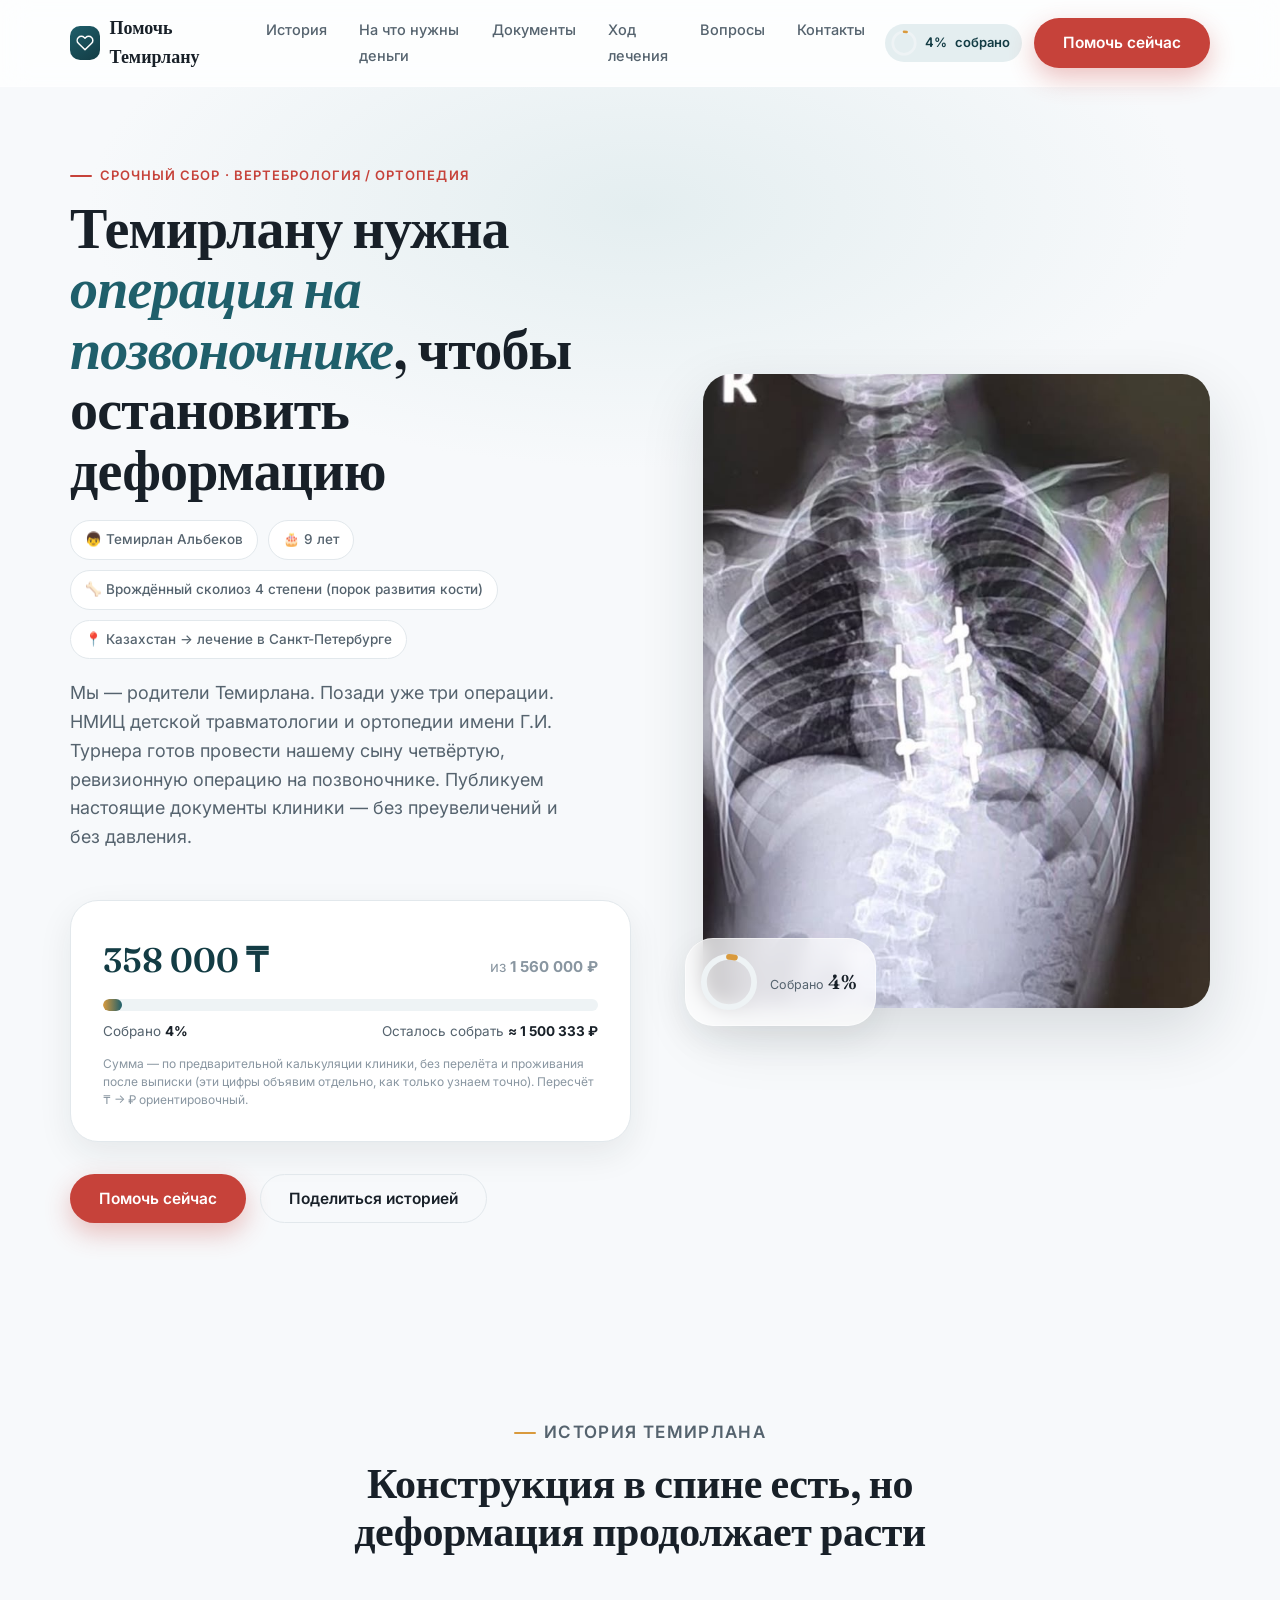
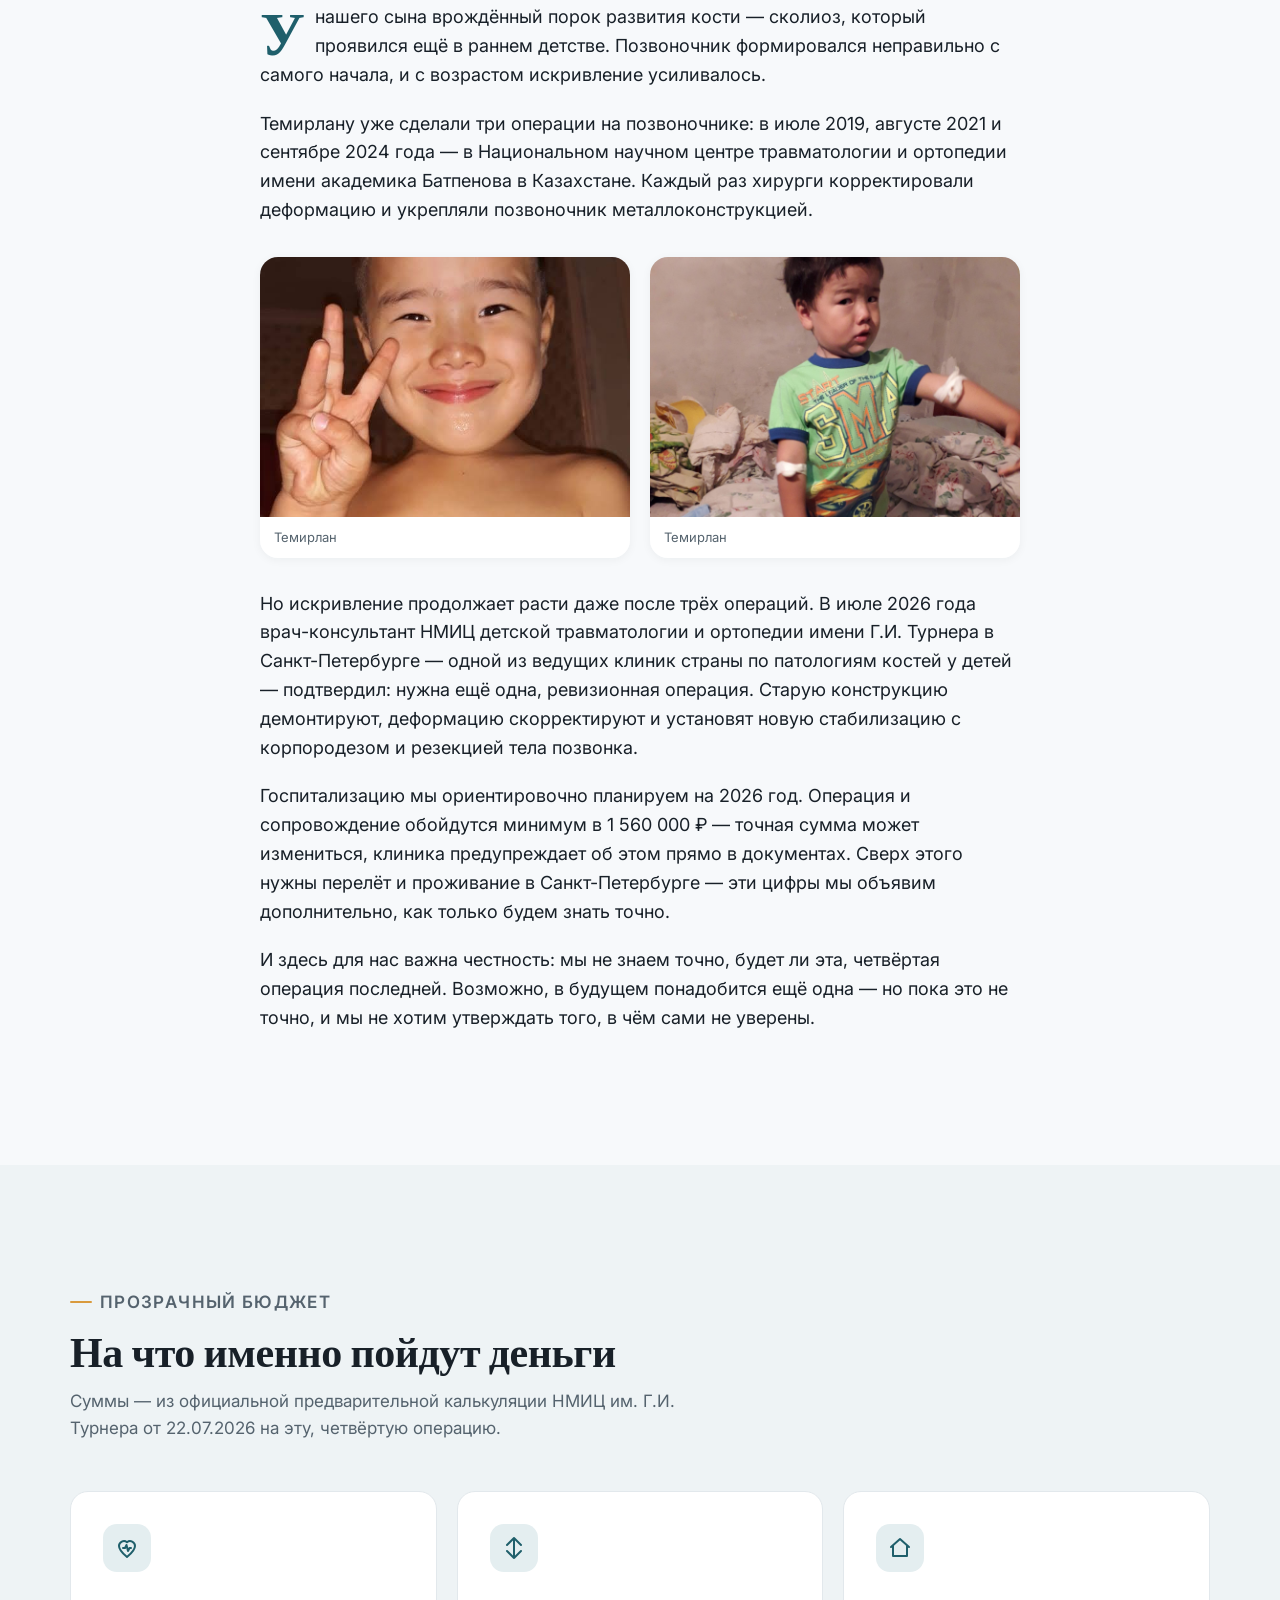
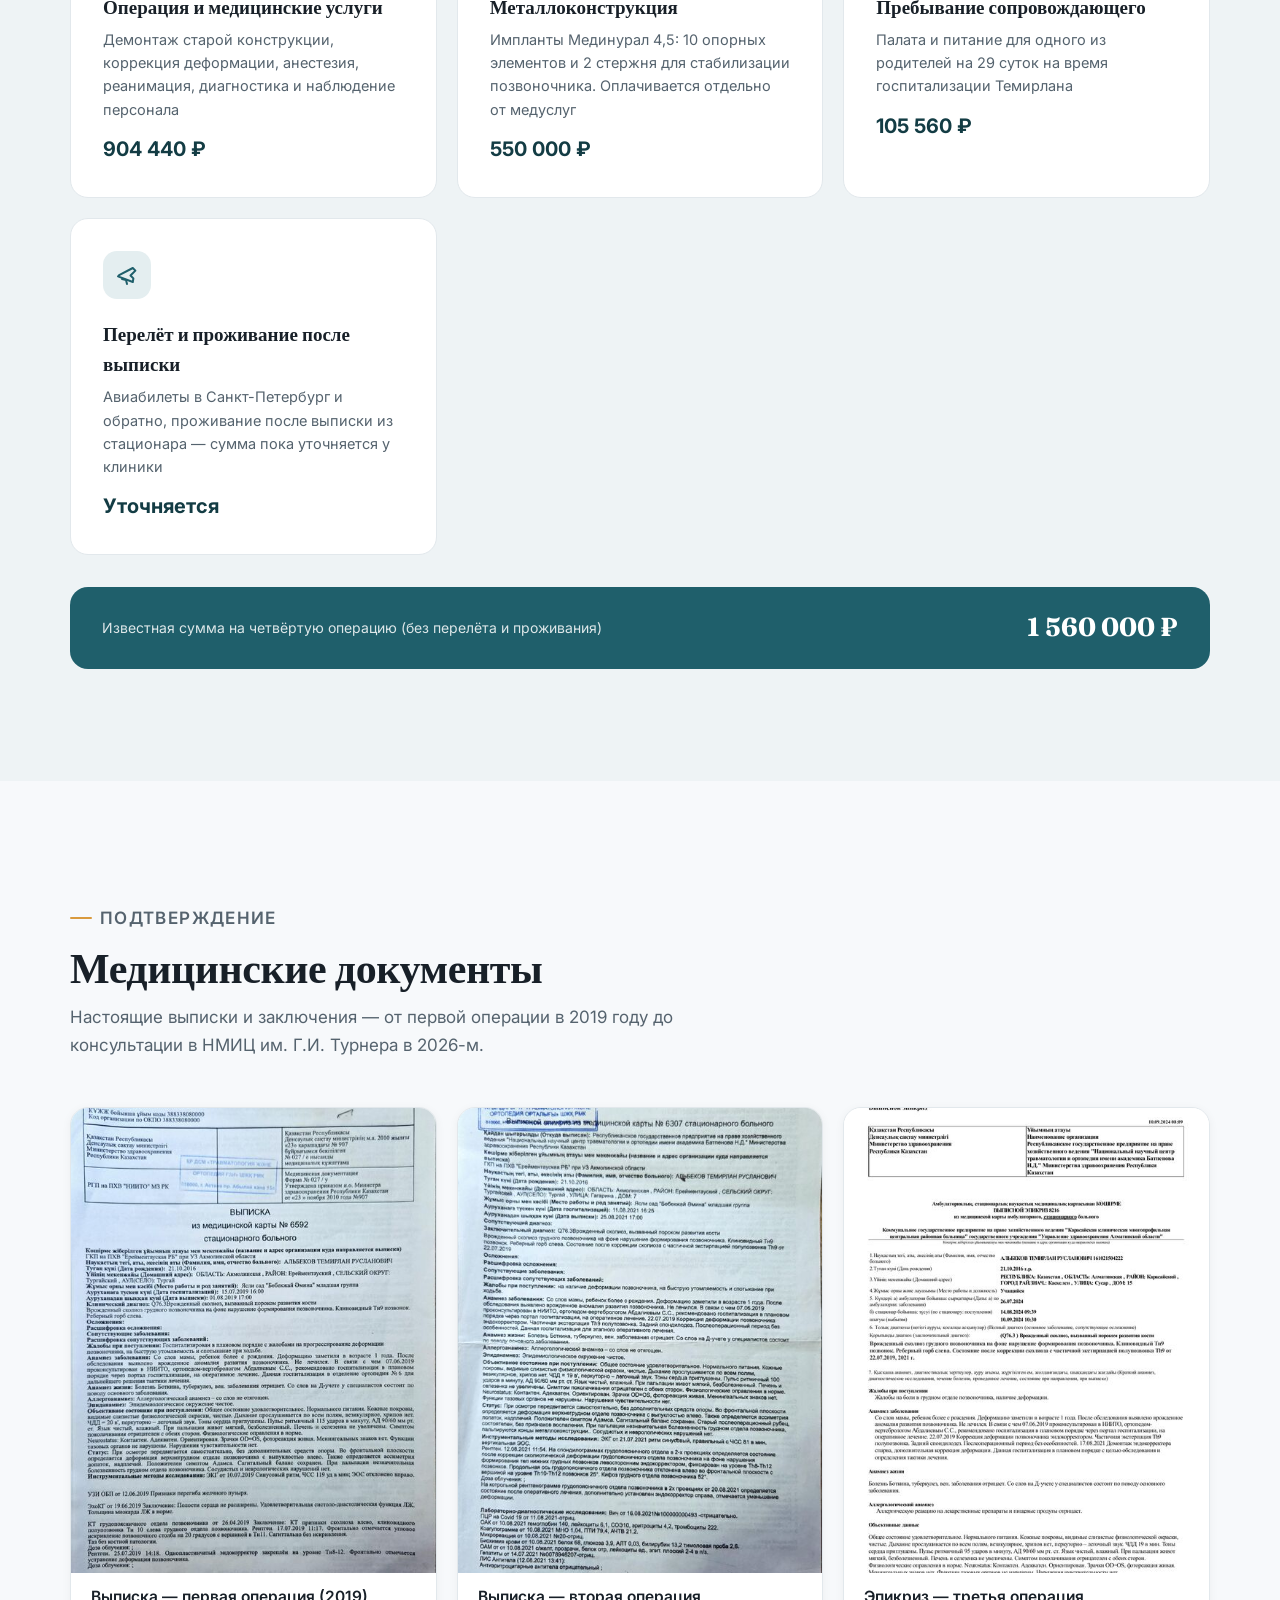
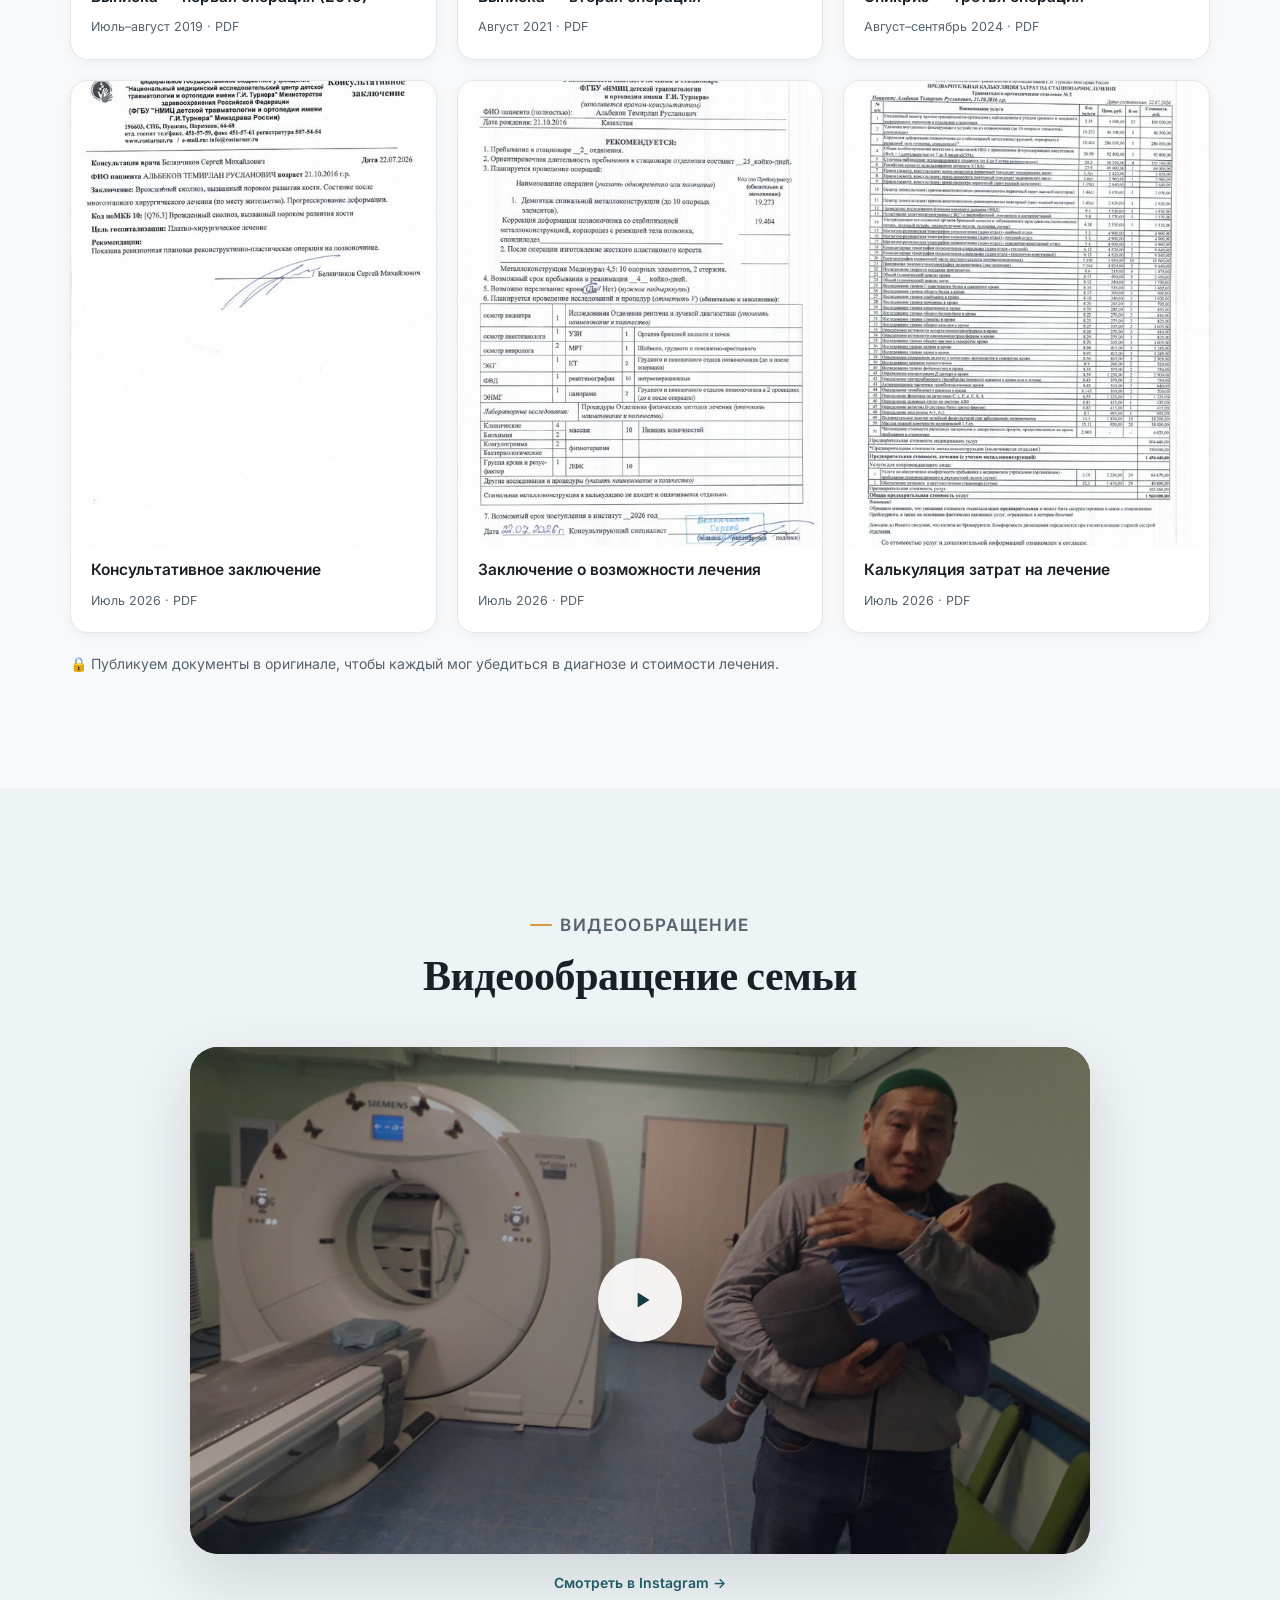
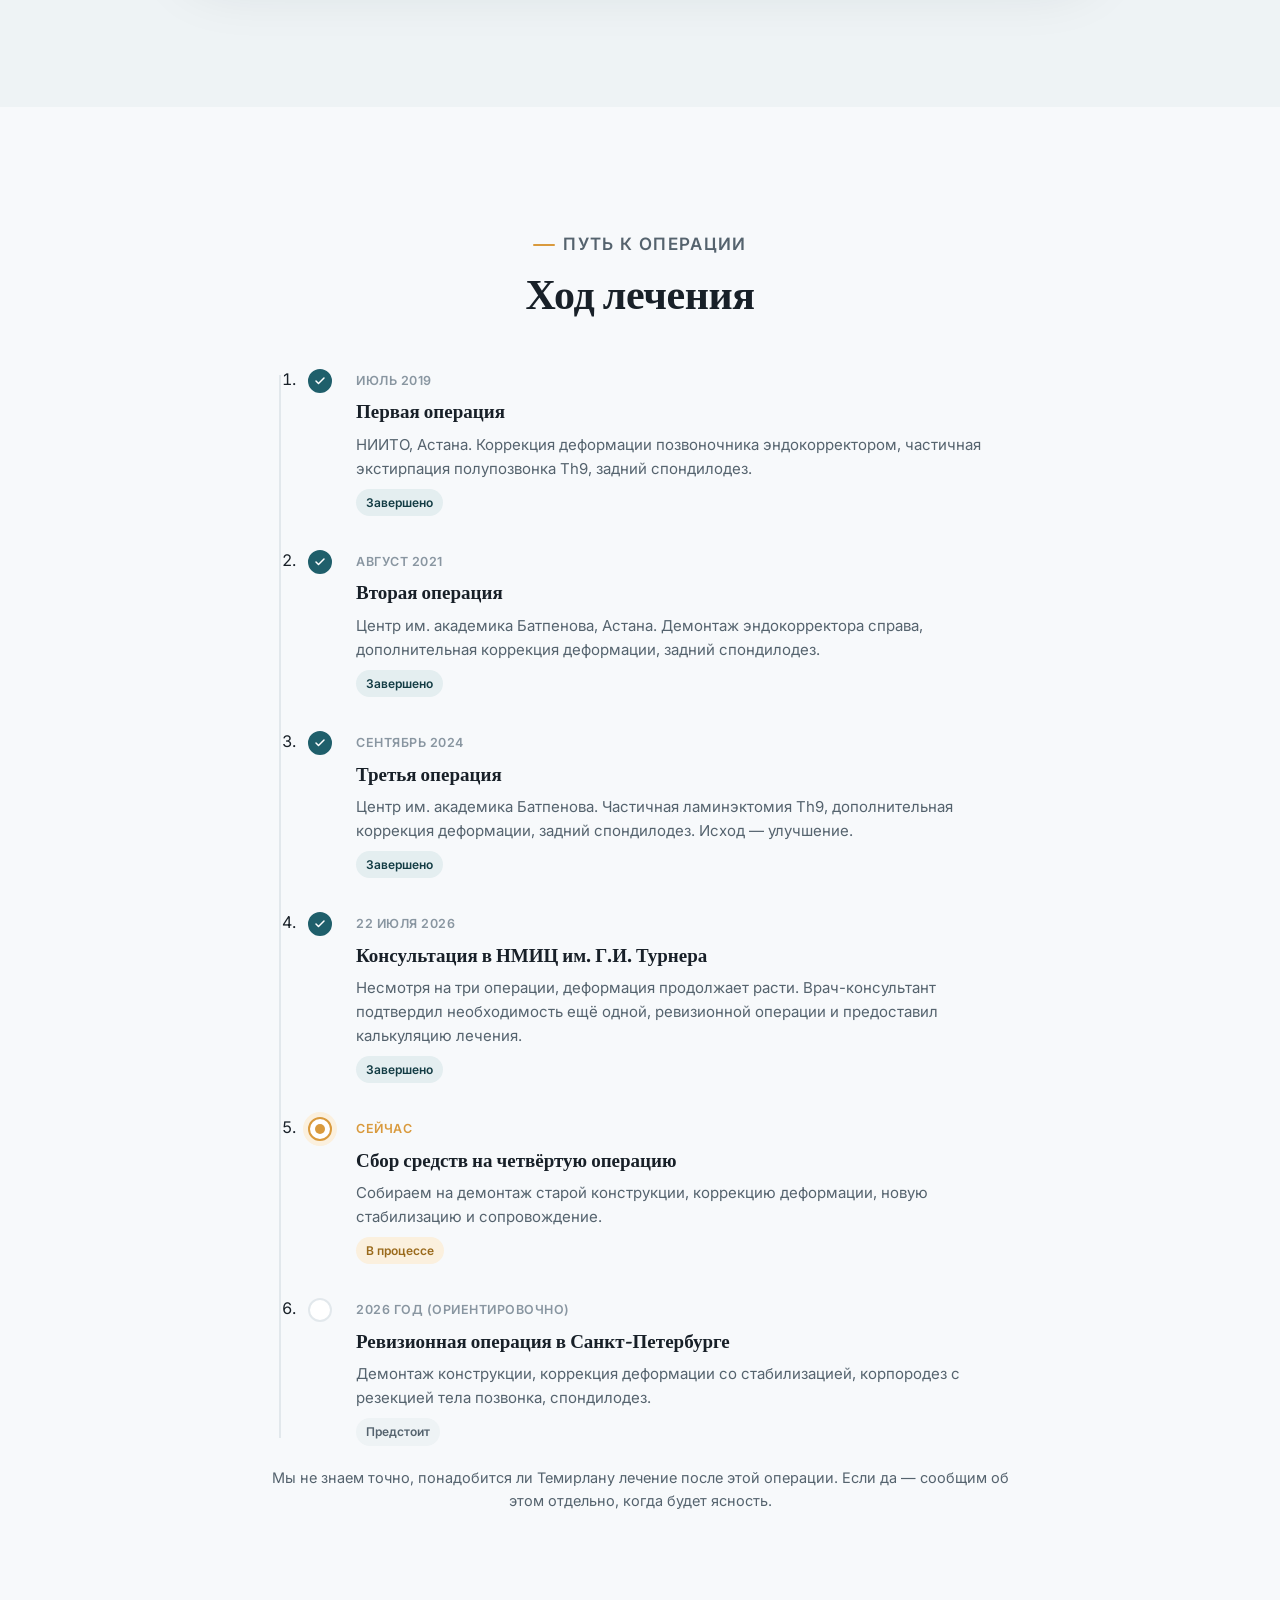
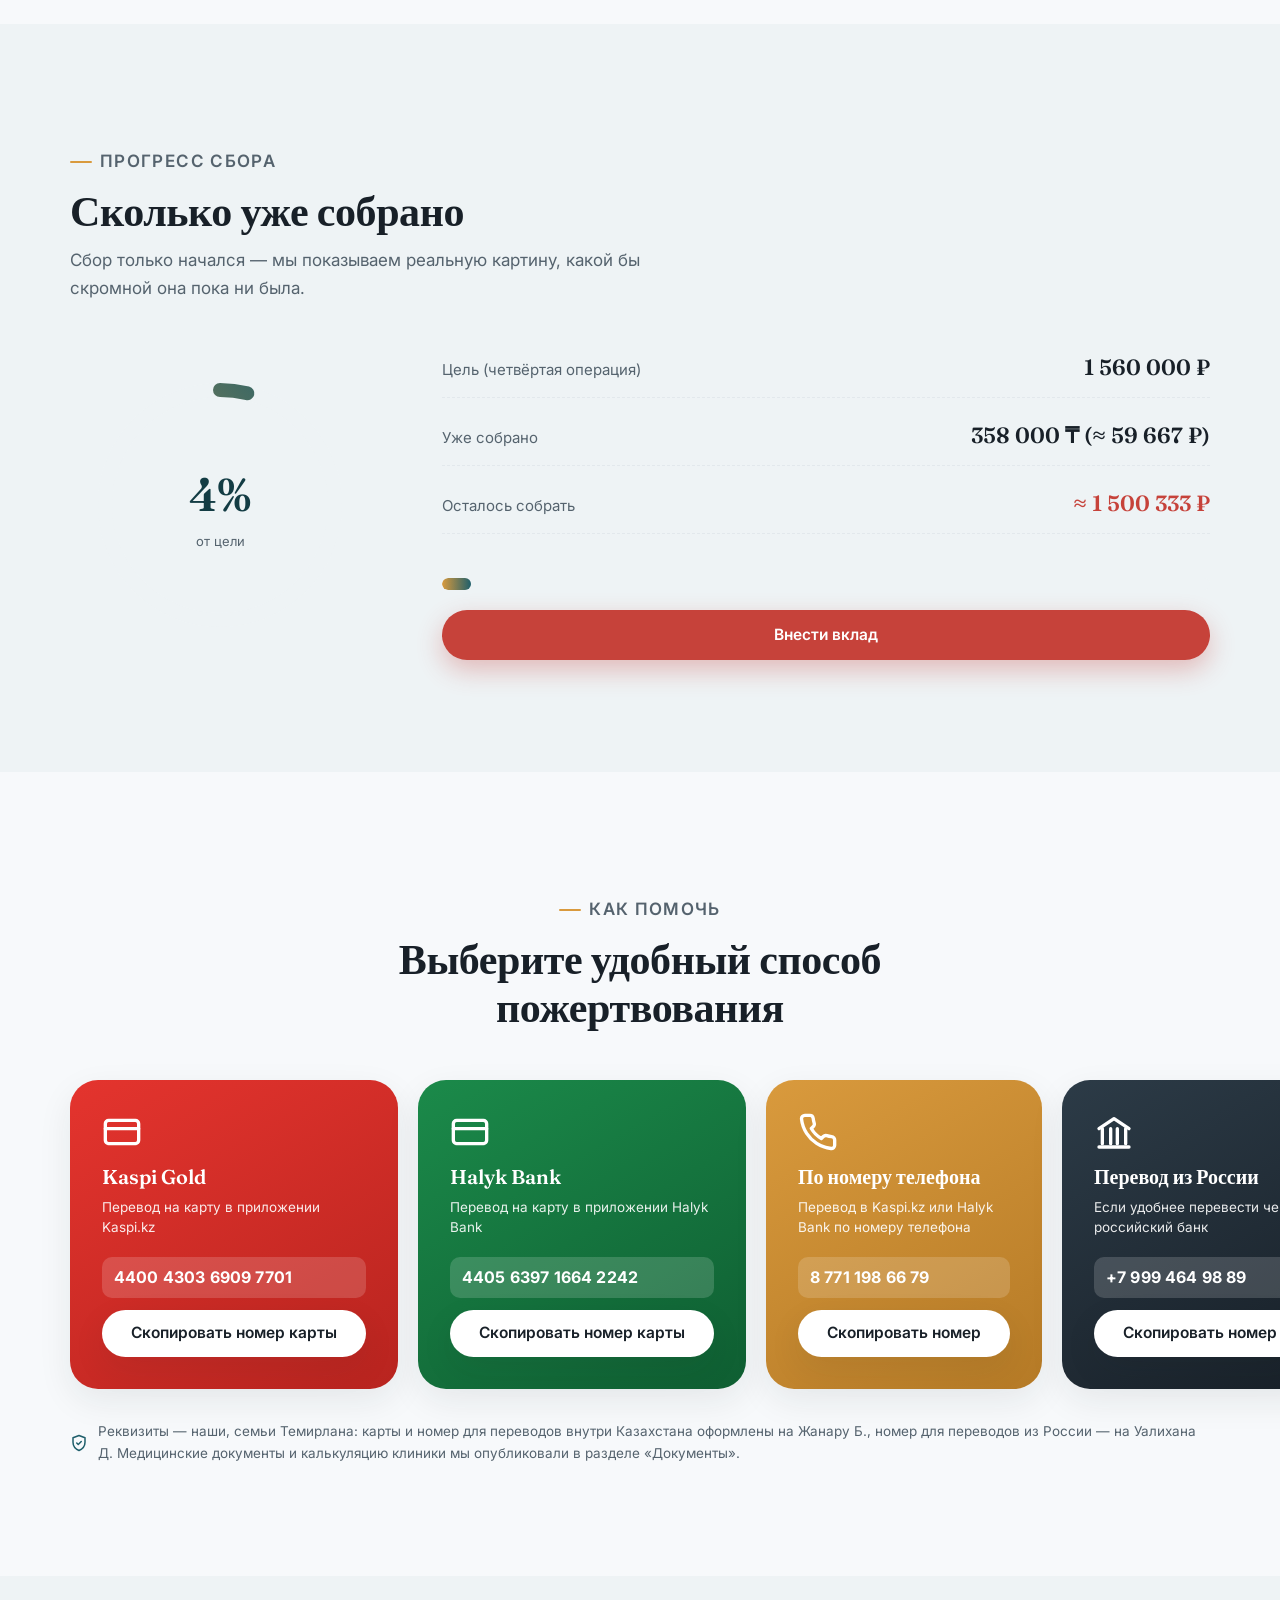
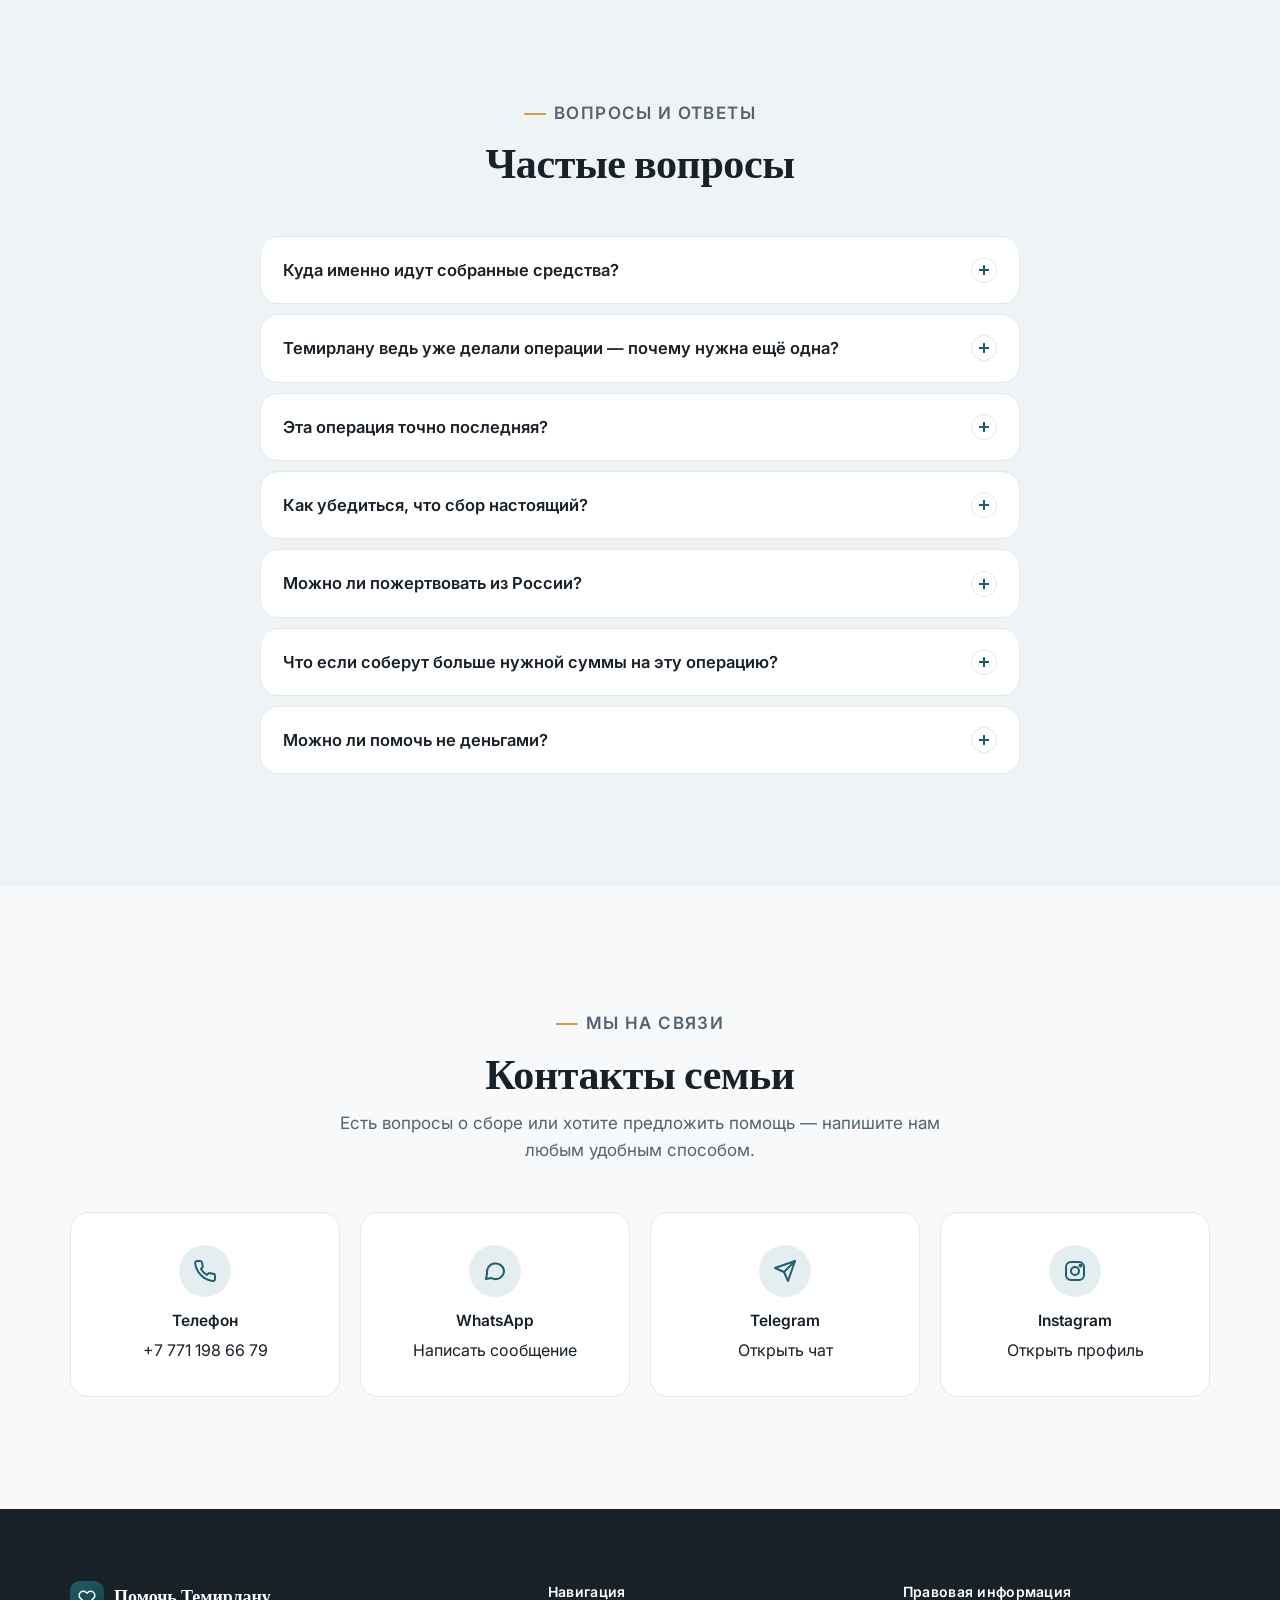
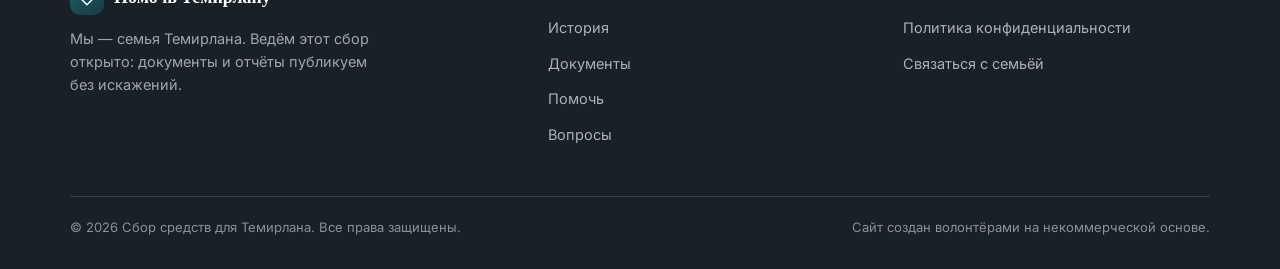
==== commit e4e91881: "Update card number in Kaspi donation section" ====
--- a/index.html
+++ b/index.html
@@ -427,7 +427,7 @@
           <span class="donate-icon"><svg viewBox="0 0 24 24" fill="none" stroke="#fff" stroke-width="2" stroke-linecap="round" stroke-linejoin="round"><rect x="2" y="5" width="20" height="14" rx="2"/><path d="M2 10h20"/></svg></span>
           <h3>Kaspi Gold</h3>
           <p>Перевод на карту в приложении Kaspi.kz</p>
-          <div class="req-value" id="kaspiReqValue">4400 4303 3909 7701</div>
+          <div class="req-value" id="kaspiReqValue">4400 4303 6909 7701</div>
           <button class="btn btn-light" id="kaspiCopyBtn" data-copy="4400430339097701">Скопировать номер карты</button>
         </article>
 
